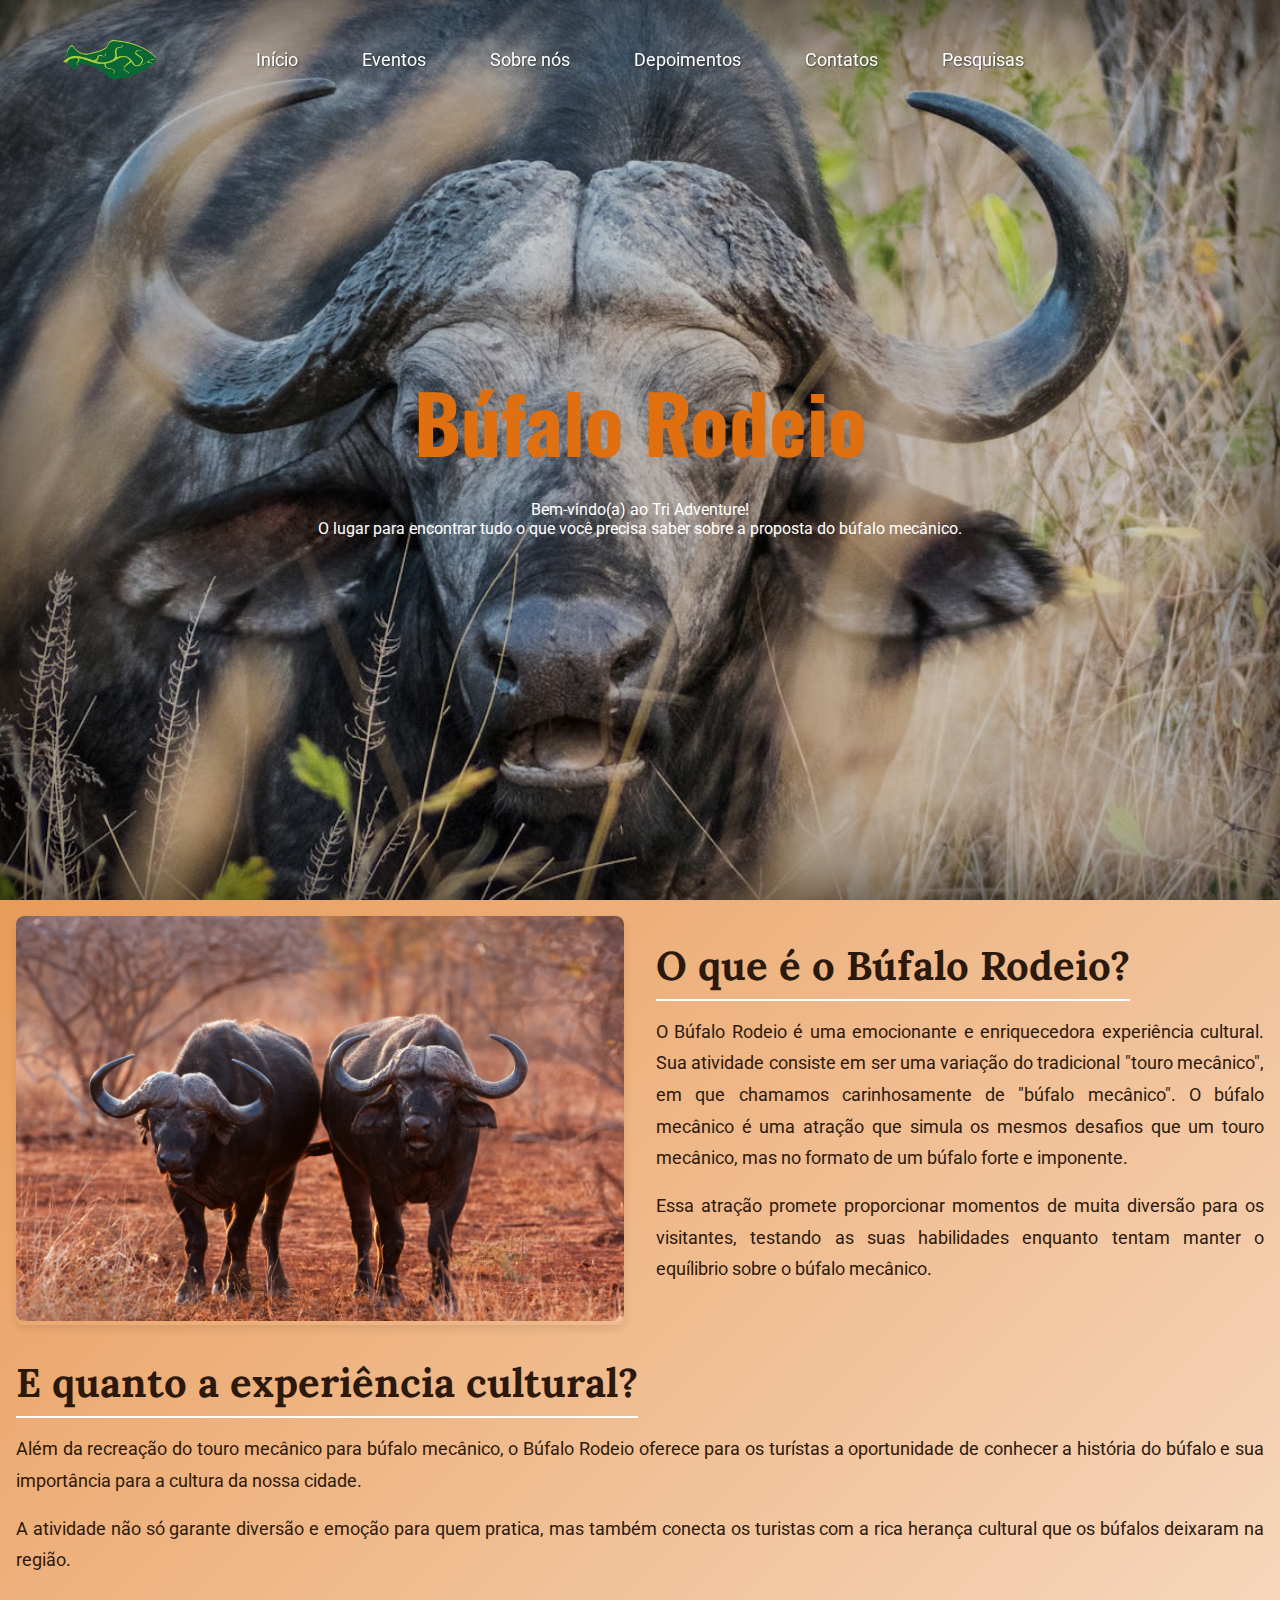
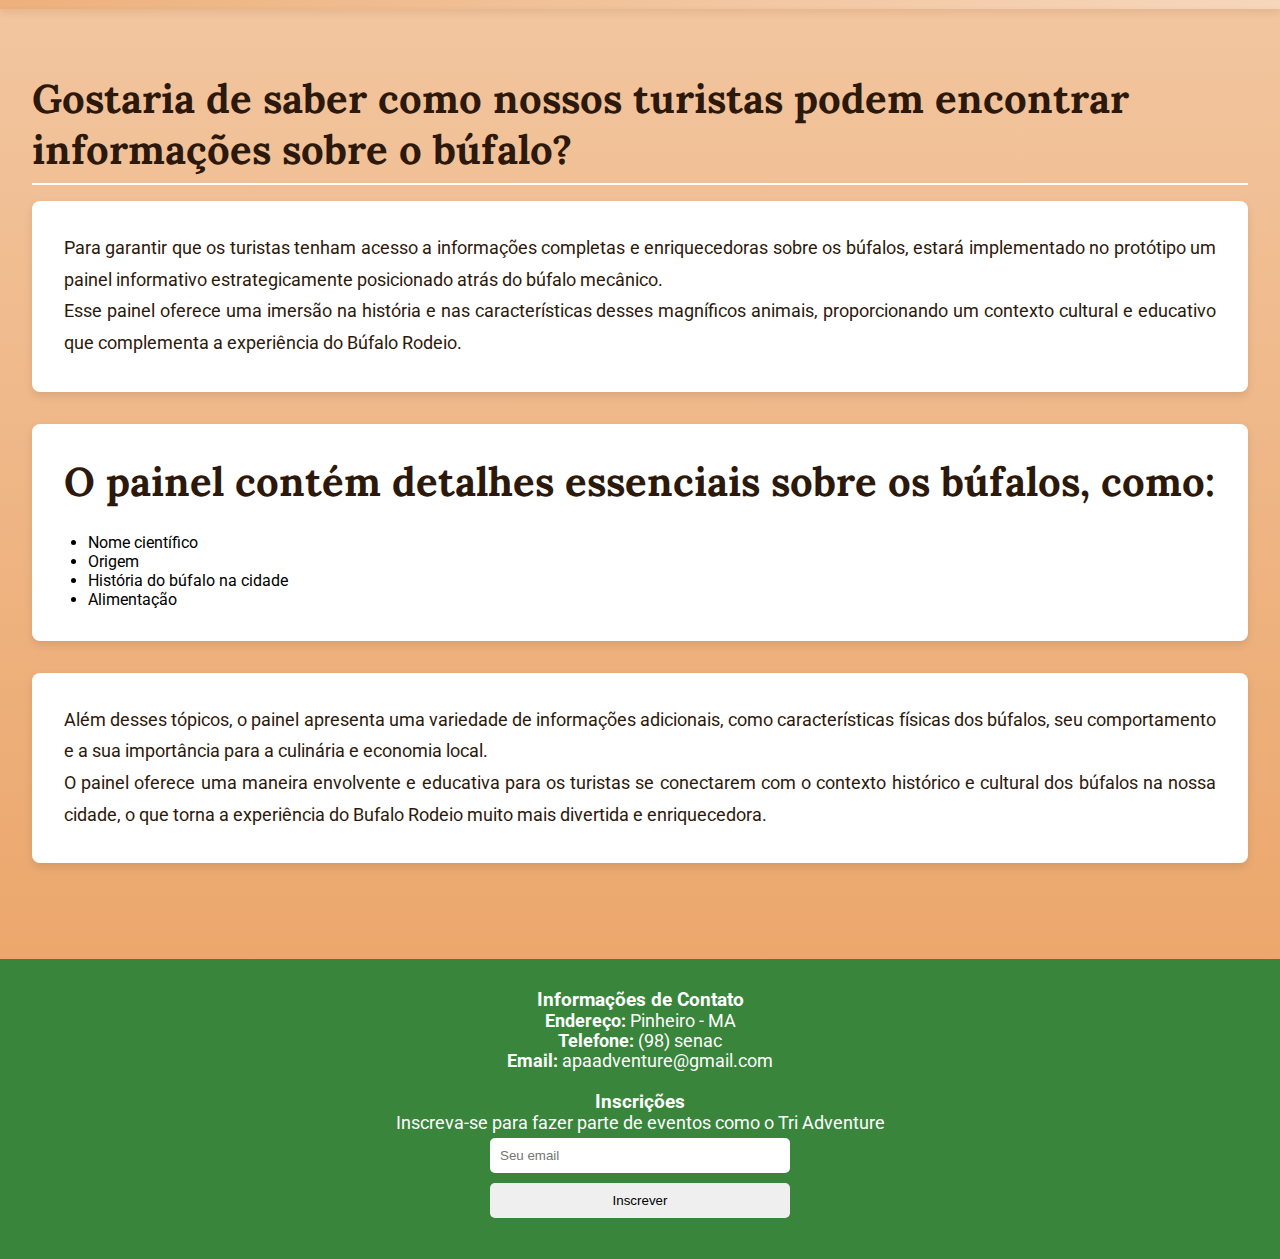
==== bufalorodeio.html @ eede7136 "o lobo é o homem do próprio homem" ====
<!DOCTYPE html>
<html lang="pt=br">
<head>
    <meta charset="UTF-8">
    <meta name="viewport" content="width=device-width, initial-scale=1.0">
    <meta property="og:title" content="APA Adventure" />
    <meta property="og:description" content="apa aventuras..." />
    <meta property="og:image" content="" />
    <meta property="og:type" content="website" />
    <link href="https://fonts.googleapis.com/css2?family=Roboto:wght@400;700&display=swap" rel="stylesheet">
    <link href="https://fonts.googleapis.com/css2?family=Lora:wght@700&display=swap" rel="stylesheet">
    <link href="https://fonts.googleapis.com/css2?family=Oswald:wght@700&display=swap" rel="stylesheet">
    <title>APA Adventure</title>
    <link rel="stylesheet" href="estilos/style.css">
    <link rel="shortcut icon" href="imagens/apa-icon.png" type="image/x-icon">
</head>
<body>
    <header>
        <div id="pic">
            <a href="index.html"><img src="imagens/apa-logo.png" alt="Logotipo da APA"></a>
        </div>

        <nav>
            <ul>
                <li><a href="index.html#apa">Início</a></li>
                <li><a href="index.html#links">Eventos</a></li>
                <li><a href="index.html#us">Sobre nós</a></li>
                <li><a href="index.html#evidency">Depoimentos</a></li>
                <li><a href="index.html#contacts">Contatos</a></li>
                <li><a href="#">Pesquisas</a></li> <!--provavelmente vai deixar de existir-->
            </ul>
        </nav>
    </header>
    <main>
        <section id="bufaloRodeio">
            <div id="iniBufalo">
                <h1>Búfalo <span>Rodeio</span></h1>
                <p>Bem-vindo(a) ao Tri Adventure!</p>
                <p>O lugar para encontrar tudo o que você precisa saber sobre a proposta do búfalo mecânico.</p>
            </div>
        </section>
    
        <section id="bufaloMecanico">
            <div id="imgBufalo">
                <img src="imagens/foto-bufalo-rodeio.jpg" alt="natação">
            </div>
    
            <div class="txtBufalo">
                <h2>O que é o Búfalo Rodeio?</h2>
                <p>O Búfalo Rodeio é uma emocionante e enriquecedora experiência cultural. Sua atividade consiste em ser uma variação do tradicional "touro mecânico", em que chamamos carinhosamente de "búfalo mecânico". O búfalo mecânico é uma atração que simula os mesmos desafios que um touro mecânico, mas no formato de um búfalo forte e imponente.</p>
                <p>Essa atração promete proporcionar momentos de muita diversão para os visitantes, testando as suas habilidades enquanto tentam manter o equílibrio sobre o búfalo mecânico.</p>
            </div>

            <div class="txtBufalo">
                <h2>E quanto a experiência cultural?</h2>
                <p>Além da recreação do touro mecânico para búfalo mecânico, o Búfalo Rodeio oferece para os turístas a oportunidade de conhecer a história do búfalo e sua importância para a cultura da nossa cidade.</p>
                <p>A atividade não só garante diversão e emoção para quem pratica, mas também conecta os turistas com a rica herança cultural que os búfalos deixaram na região.</p>
            </div>
        </section>
    
        <section id="culturaBufalo">
                
            <h2>Gostaria de saber como nossos turistas podem encontrar informações sobre o búfalo?</h2>

            <div class="infoCultura">
                <p>Para garantir que os turistas tenham acesso a informações completas e enriquecedoras sobre os búfalos, estará implementado no protótipo um painel informativo estrategicamente posicionado atrás do búfalo mecânico.</p>
                <p>Esse painel oferece uma imersão na história e nas características desses magníficos animais, proporcionando um contexto cultural e educativo que complementa a experiência do Búfalo Rodeio.</p>
            </div>
            <div class="infoCultura">
                <h2>O painel contém detalhes essenciais sobre os búfalos, como:</h2>
                <ul>
                    <li>Nome científico</li>
                    <li>Origem</li>
                    <li>História do búfalo na cidade</li>
                    <li>Alimentação</li>
                </ul>
            </div>
            <div class="infoCultura">
                <p>Além desses tópicos, o painel apresenta uma variedade de informações adicionais, como características físicas dos búfalos, seu comportamento e a sua importância para a culinária e economia local.</p>
                <p>O painel oferece uma maneira envolvente e educativa para os turistas se conectarem com o contexto histórico e cultural dos búfalos na nossa cidade, o que torna a experiência do Bufalo Rodeio muito mais divertida e enriquecedora.</p>
            </div>
        </section>
    </main>

    <footer>
        <div id="contacts" class="project">
            <h3>Informações de Contato</h3>
            <p><strong>Endereço:</strong> Pinheiro - MA</p>
            <p><strong>Telefone:</strong> (98) senac</p>
            <p><strong>Email:</strong> apaadventure@gmail.com</p>
        </div>
        <div>
            <h3>Inscrições</h3>
            <p>Inscreva-se para fazer parte de eventos como o Tri Adventure</p>
            <form action="">
                <input type="email" name="email" id="emaili" placeholder="Seu email" required>
                <button type="submit">Inscrever</button>
            </form>
        </div>
    </footer>
    <script src="escript/script.js"></script>
</body>
</html>
---- estilos/style.css ----
@charset "UTF-8";

/*Cores:
Vermelho: #E53935 terciária
Branco: #FFF secundária
Preto: #212121 quaternária
Verde: #4CAF50 primária
*/

/*PARTE 01*/

* {
    margin: 0px;
    padding: 0px;
    box-sizing: border-box;
}

html {
    scroll-behavior: smooth;
}

header {
    text-align: center;
    position: fixed;
    top: 0;
    left: 0;
    width: 100%;
    height: 90px;
    z-index: 10;
    transition: background-color 0.5s ease, box-shadow 0.5s ease;
}

header.rolagem {
    background-color: rgba(56, 133, 59, 0.900);
    backdrop-filter: blur(8px);
    box-shadow: 0px 1px 4px rgba(0, 0, 0, 0.5);
}

div#pic {
    position: absolute;
    top: 40px;
    left: 50px;
    z-index: 10;
}

div#pic > a {
    display: inline-block;
    height: 100%;
}

header img {
    width: 120px;
    height: 40px;
}

nav {
    position: absolute;
    top: 50px;
    left: 50%;
    transform: translateX(-50%);
    width: 100%;
    z-index: 2;
}

nav ul {
    text-align: center;
}

nav ul li {
    display: inline-block;
    margin: 0px 20px;
}

nav ul li a {
    color: #FFF;
    text-decoration: none;
    font-size: 1.1em;
    padding: 10px;
    border-radius: 4px;
    text-shadow: 1px 1px 2px rgb(33, 33, 33, 0.7);
    transition: color 0.5s, background-color 0.5s;
}

nav ul li a:hover {
    color: #8be48e;
    font-weight: bold;
}

header.rolagem nav ul li a:hover {
    color: #E53935;
    background-color: rgb(255, 255, 255, 0.7);
    border-radius: 4px;
    font-weight: bold;
    text-shadow: none;
}

body {
    font-family: 'Roboto', sans-serif;
    background-color: #FFF;
}

section#apa {
    width: 100%;
    height: 100vh;
    background-image: url('../imagens/apa-foto-mosaico.jpg');
    background-size: cover;
    background-position: center;
    background-attachment: fixed;
    display: flex;
    justify-content: center;
    align-items: flex-start;
    flex-direction: column;
    color: #FFF;
    padding: 10px;
}

section#apa:before {
    content: '';
    position: absolute;
    top: 0px;
    left: 0px;
    width: 100%;
    height: 100%;
    background-color: rgba(0, 0, 0, 0.2);
    box-shadow: inset 0px 0px 100px rgba(0, 0, 0, 0.7);
    z-index: 1;
}

section#apa > h1 {
    font-family:'Oswald', sans-serif;
    font-size: 5em;
    font-weight: 700;
    text-transform: uppercase;
    margin-top: 80px;
    margin-left: 100px;
    margin-bottom: 60px;
    z-index: 2;
}

section#apa > h1 > .titulo {
    display: block;
    text-shadow: 2px 2px 4px rgb(33, 33, 33, 0.7);
    transition: color 0.3s ease;
}

section#apa h1 span#adventure:hover {
    color: #E53935;
}

section#apa div#tourism {
    display: flex;
    justify-content: space-between;
    padding: 10px;
    margin-top: 50px;
    width: 70%;
    z-index: 2;
}

section#apa div#tourism h2 {
    margin: 0px 100px;
}

section#apa div#tourism p {
    text-align: justify;
    font-size: 1.1em;
}

section#apa strong {
    color: #FFF;
    text-shadow: 0px 0px 2px rgb(33, 33, 33);
}

.project {
    width: 80%;
    margin: 0px auto;
    padding: 20px;
}

.feature {
    padding: 20px;
    margin: 100px 0px;
    border-radius: 5px;
    box-shadow: 0px 0px 10px rgba(0, 0, 0, 0.11);
}

/*PARTE 02*/

section#links {
    position: relative;
    background-color: #4d784f;
    color: #FFF;
    padding: 30px 60px;
    height: 85vh;
    display: flex;
    flex-direction: column-reverse;
    flex-wrap: wrap;
    align-content: center;
    justify-content: space-around;
    align-items: center;
    text-align: center;
    border-top: 3px solid rgba(0, 0, 0, 0.5);
    box-shadow: inset 0px 0px 10px rgba(0, 0, 0, 0.308);
}

section#links:before {
    content: '';
    position: absolute;
    top: 0px;
    left: 0px;
    width: 100%;
    height: 100%;
    background-color: rgba(0, 0, 0, 0.2);
    box-shadow: inset 0px 0px 100px rgba(0, 0, 0, 0.7);
    z-index: 1;
}

section#links div#acess {
    z-index: 2;
}

section#links p {
    width: 50%;
    text-align: justify;
    font-weight: bold;
    margin-bottom: 20px;
}

section#links div.eventoImagem{
    position: absolute;
    top: 50%;
    transform: translateY(-50%);
    background-color: #FFF;
    width: 350px;
    height: 250px;
    border-radius: 4px;
    z-index: 2;
}

section#links div.eventoImagem img {
    position: absolute;
    top: 0px;
    left: 0px;
    max-width: 100%;
    max-height: 100%;
    height: 250px;
    border-radius: 4px;
    object-fit: cover;
    transition: opacity 1s ease-in-out;
    opacity: 0;
}

section#links div.eventoImagem img.ativo {
    opacity: 1;
}

section#links div#iesquerda {
    left: 0;
    margin-left: 30px;
}

section#links div#idireita {
    right: 0;
    margin-right: 30px;
}

section#links div.eventoBotao {
    display: flex;
    flex-direction: column;
    margin-top: 50px;
    z-index: 2;
}

section#links a {
    color: #FFF;
    text-decoration: none;
    width: 200px;
    background-color: #E53935;
    padding: 10px 20px;
    margin: 15px;
    border-radius: 5px;
    box-shadow: 0px 4px 6px rgba(0, 0, 0, 0.3);
    transition: background-color 0.3s ease, transform 0.3s ease;
    z-index: 2;
}

section#links a:hover {
    background-color: #FFF;
    transform: translateY(-2px);
    color: #E53935;
}

/*PARTE 03*/

section#us {
    display: flex;
    flex-direction: column;
    align-items: stretch;
    gap: 60px;
    height: 1500px;
    text-align: justify;
    box-shadow: none;
}

section#us div.textimage {
    display: flex;
    flex-direction: column;
    align-items: stretch;
    padding: 20px;
    margin: 10px 0px;
    width: 50%;
    border-radius: 4px;
    color: black;
}

section#us div.row {
    display: flex;
    align-items: center;
    justify-content: space-between;
    margin: 60px 0px;
}

section#us h2 {
    font-size: 2em;
    margin-bottom: 10px;
}

section#us p {
    margin-bottom: 10px;
    padding: 5px 0px;
    line-height: 1.5;
}

section#us div.imagetext {
    display: flex;
    justify-content: center;
    align-items: center;
    width: 40%;
    height: 350px;
    box-shadow: 2px 2px 2px 2px rgba(33, 33, 33, 0.5);
    border-radius: 10px;
}

section#us div.imagetext img {
    width: 100%;
    height: 100%;
    background-size: cover;
    border-radius: 10px;
    box-shadow: 0px 4px 6px rgba(0, 0, 0, 0.1);
}

.row:nth-child(odd) .textimage {
    order: 1;
}

.row:nth-child(odd) .imagetext {
    order: 2;
}

.row:nth-child(even) .textimage {
    order: 2;
}

.row:nth-child(even) .imagetext {
    order: 1;
}

/*PARTE 04*/
footer {
    background-color: #38853b;
    text-align: center;
    color: #FFF;
    padding: 10px 0px;
    height: 300px;
}


footer h2 {
    font-size: 1.5em;
    margin-bottom: 5px;
}


footer p {
    font-size: 1.1em;
}

footer#contacts {
    display: flex;
    flex-wrap: wrap;
    justify-content: space-between;
    padding: 0px 50px;
}

footer form {
    display: flex;
    flex-direction: column;
    width: 300px;
    margin: auto;
}

footer form input, form button {
    padding: 10px;
    margin: 5px 0px;
    border: none;
    border-radius: 5px;
}

/*PÁGINA PESCTECH*/

section#pescTech {
    width: 100%;
    height: 100vh;
    background-image: url('../imagens/foto-pescador.jpg');
    background-size: cover;
    background-position: center;
    background-attachment: fixed;
    display: flex;
    justify-content: center;
    align-items: flex-start;
    flex-direction: column;
    color: #FFF;
    padding: 10px;
}

section#pescTech:before {
    content: '';
    position: absolute;
    top: 0px;
    left: 0px;
    width: 100%;
    height: 100%;
    background-color: rgba(0, 0, 0, 0.2);
    box-shadow: inset 0px 0px 100px rgba(0, 0, 0, 0.7);
    z-index: 1;
}

section#pescTech h1 {
    font-family: 'Oswald', sans-serif;
    font-size: 5em;
    color: #fffa5a;
    margin-bottom: 20px;
}

section#pescTech h1 span {
    transition: color 0.3s ease;
}

section#pescTech h1 span:hover{
    color: #5af0ff;
}

section#pescTech div#iniPesc {
    z-index: 2;
    text-align: center;
    margin: auto;
}

#pesque {
    display: flex;
    flex-wrap: wrap;
    justify-content: space-between;
    align-items: center;
    padding: 4rem 2rem;
    background: linear-gradient(135deg, #ffd45a99, #ffd45a33);
    box-shadow: 0 4px 8px rgba(0, 0, 0, 0.1);
}

#imgSolte {
    flex: 1 1 45%;
    margin: 1rem;
    transition: transform 0.3s ease;
    overflow: hidden;
    border-radius: 8px;
    box-shadow: 0 4px 8px rgba(0, 0, 0, 0.1);
}

#imgSolte img {
    width: 100%;
    border-radius: 8px;
    transition: transform 0.3s ease;
}

#imgSolte:hover img {
    transform: scale(1.05);
}

#txtSolte {
    flex: 1 1 45%;
    margin: 1rem;
    text-align: left;
}

#txtSolte h2 {
    font-family: 'Lora', serif;
    font-size: 2.5rem;
    margin-bottom: 1rem;
    color: #005f73;
    border-bottom: 2px solid #005f73;
    display: inline-block;
    padding-bottom: 0.5rem;
}

#txtSolte p {
    font-size: 1.1rem;
    margin-bottom: 1rem;
    line-height: 1.8;
    text-align: justify;
}

#pescai {
    padding: 4rem 2rem;
    background: linear-gradient(180deg, #ffd45a33, #ffd35a77);
    text-align: left;
    box-shadow: 0 4px 8px rgba(0, 0, 0, 0.1);
}

#txtPescai, #imgPescai, #scanPescai, .infoScan {
    margin: 1rem;
    padding: 1rem;
}

#txtPescai h2, #scanPescai h2 {
    font-family: 'Lora', serif;
    font-size: 2.5rem;
    margin-bottom: 1rem;
    color: #028090;
    border-bottom: 2px solid #028090;
    display: inline-block;
    padding-bottom: 0.5rem;
}

#txtPescai p, .infoScan p {
    font-size: 1.1rem;
    margin-bottom: 1rem;
    line-height: 1.8;
    text-align: justify;
}

.infoScan {
    background: #FFF;
    border-radius: 8px;
    box-shadow: 0 4px 8px rgba(0, 0, 0, 0.1);
    padding: 2rem;
    margin-bottom: 2rem;
}

.infoScan h3 {
    font-family: 'Oswald', sans-serif;
    font-size: 2rem;
    margin-bottom: 1rem;
    color: #028090;
    border-bottom: 2px solid #028090;
    display: inline-block;
    padding-bottom: 0.5rem;
}

.infoScan ul {
    list-style-type: disc;
    margin-left: 2rem;
    line-height: 1.8;
}

#piracema {
    display: flex;
    flex-wrap: wrap;
    justify-content: space-between;
    align-items: center;
    padding: 4rem 2rem;
    background: linear-gradient(135deg, #ffd35aa6, #ffd35a69);
    color: #028090;
    box-shadow: 0 4px 8px rgba(0, 0, 0, 0.1);
}

#txtPiracema {
    flex: 1 1 45%;
    margin: 1rem;
    text-align: left;
}

#txtPiracema h2 {
    font-family: 'Lora', serif;
    font-size: 2.5rem;
    margin-bottom: 1rem;
    border-bottom: 2px solid #028090;
    display: inline-block;
    padding-bottom: 0.5rem;
}

#txtPiracema p {
    font-size: 1.1rem;
    margin-bottom: 1rem;
    line-height: 1.8;
    text-align: justify;
}

#imgPiracema {
    flex: 1 1 45%;
    margin: 1rem;
    transition: transform 0.3s ease;
    overflow: hidden;
    border-radius: 8px;
    box-shadow: 0 4px 8px rgba(0, 0, 0, 0.1);
}

#imgPiracema img {
    width: 100%;
    border-radius: 8px;
    transition: transform 0.3s ease;
}

#imgPiracema:hover img {
    transform: scale(1.05);
}

/*PÁGINA TRI ADVENTURE*/

section#triAdventure {
    width: 100%;
    height: 100vh;
    background-image: url('../imagens/foto-triatlo.jpg');
    background-size: cover;
    background-position: center;
    background-attachment: fixed;
    display: flex;
    justify-content: center;
    align-items: flex-start;
    flex-direction: column;
    color: #FFF;
    padding: 10px;
}

section#triAdventure:before {
    content: '';
    position: absolute;
    top: 0px;
    left: 0px;
    width: 100%;
    height: 100%;
    background-color: rgba(0, 0, 0, 0.2);
    box-shadow: inset 0px 0px 100px rgba(0, 0, 0, 0.7);
    z-index: 1;
}

section#triAdventure h1 {
    font-family: 'Oswald', sans-serif;
    font-size: 5em;
    color: #5af0ff;
    margin-bottom: 20px;
}

section#triAdventure div#iniTri {
    z-index: 2;
    text-align: center;
    margin: auto;
}
#triathlon {
    display: flex;
    flex-wrap: wrap;
    justify-content: space-between;
    align-items: center;
    background: linear-gradient(135deg, #eef4f7, #d3e0ea);
    box-shadow: 0 4px 8px rgba(0, 0, 0, 0.1);
}

#imgTriathlon {
    flex: 1 1 45%;
    margin: 1rem;
    transition: transform 0.3s ease;
    overflow: hidden;
    border-radius: 8px;
    box-shadow: 0 4px 8px rgba(0, 0, 0, 0.1);
}

#imgTriathlon img {
    width: 100%;
    border-radius: 8px;
    transition: transform 0.3s ease;
}

#imgTriathlon:hover img {
    transform: scale(1.05);
}

#txtTriathlon {
    flex: 1 1 45%;
    margin: 1rem;
    text-align: left;
}

#txtTriathlon h2 {
    font-family: 'Lora', serif;
    font-size: 2.5rem;
    margin-bottom: 1rem;
    color: #005f73;
    border-bottom: 2px solid #005f73;
    display: inline-block;
    padding-bottom: 0.5rem;
}

#txtTriathlon p {
    font-size: 1.1rem;
    margin-bottom: 1rem;
    line-height: 1.8;
    text-align: justify;
}

#beneficioTri {
    padding: 4rem 2rem;
    background: linear-gradient(135deg, #e0fbfc, #a8dadc);
    text-align: left;
    box-shadow: 0 4px 8px rgba(0, 0, 0, 0.1);
}

#beneficioTri h2 {
    font-family: 'Lora', serif;
    font-size: 2.5rem;
    margin-bottom: 1rem;
    color: #028090;
    border-bottom: 2px solid #028090;
    display: inline-block;
    padding-bottom: 0.5rem;
}

.infoBeneficio {
    background: #f0f8fa;
    box-shadow: 0 4px 8px rgba(0, 0, 0, 0.1);
    padding: 2rem;
    margin-bottom: 2rem;
}

.infoBeneficio h2 {
    font-family: 'Oswald', sans-serif;
    font-size: 2rem;
    margin-bottom: 1rem;
    color: #028090;
    border-bottom: 2px solid #028090;
    display: inline-block;
    padding-bottom: 0.5rem;
}

.infoBeneficio p {
    font-size: 1.1rem;
    line-height: 1.8;
    text-align: justify;
}

#comunidade {
    padding: 4rem 2rem;
    background: linear-gradient(135deg, #eef4f7, #d3e0ea);
    text-align: left;
    box-shadow: 0 4px 8px rgba(0, 0, 0, 0.1);
}

#txtComunidade h2 {
    font-family: 'Lora', serif;
    font-size: 2.5rem;
    margin-bottom: 1rem;
    color: #005f73;
    border-bottom: 2px solid #005f73;
    display: inline-block;
    padding-bottom: 0.5rem;
}

#txtComunidade p {
    font-size: 1.1rem;
    margin-bottom: 1rem;
    line-height: 1.8;
    text-align: justify;
}

/*PÁGINA BÚFALO RODEIO*/

section#bufaloRodeio {
    width: 100%;
    height: 100vh;
    background-image: url('../imagens/foto-bufalo.jpg');
    background-size: cover;
    background-position: center;
    background-attachment: fixed;
    display: flex;
    justify-content: center;
    align-items: flex-start;
    flex-direction: column;
    color: #FFF;
    padding: 10px;
}

section#bufaloRodeio:before {
    content: '';
    position: absolute;
    top: 0px;
    left: 0px;
    width: 100%;
    height: 100%;
    background-color: rgba(0, 0, 0, 0.2);
    box-shadow: inset 0px 0px 100px rgba(0, 0, 0, 0.7);
    z-index: 1;
}

section#bufaloRodeio h1 {
    font-family: 'Oswald', sans-serif;
    font-size: 5em;
    color: #df6f0f;
    margin-bottom: 20px;
}

section#bufaloRodeio div#iniBufalo {
    z-index: 2;
    text-align: center;
    margin: auto;
}

#bufaloMecanico {
    display: flex;
    flex-wrap: wrap;
    justify-content: space-between;
    align-items: center;
    background: linear-gradient(135deg, #df6f0fb0, #df6f0f47);
    box-shadow: 0 4px 8px rgba(0, 0, 0, 0.1);
}

#imgBufalo {
    flex: 1 1 45%;
    margin: 1rem;
    transition: transform 0.3s ease;
    overflow: hidden;
    border-radius: 8px;
    box-shadow: 0 4px 8px rgba(0, 0, 0, 0.1);
}

#imgBufalo img {
    width: 100%;
    border-radius: 8px;
    transition: transform 0.3s ease;
}

#imgBufalo:hover img {
    transform: scale(1.05);
}

.txtBufalo {
    flex: 1 1 45%;
    margin: 1rem;
    text-align: left;
    color: #2c190c;
}

.txtBufalo h2 {
    font-family: 'Lora', serif;
    font-size: 2.5rem;
    margin-bottom: 1rem;
    color: #2c190c;
    border-bottom: 2px solid #FFF;
    display: inline-block;
    padding-bottom: 0.5rem;
}

.txtBufalo p {
    font-size: 1.1rem;
    margin-bottom: 1rem;
    line-height: 1.8;
    text-align: justify;
}

#culturaBufalo {
    padding: 4rem 2rem;
    background: linear-gradient(180deg, #df6f0f66, #df6f0f9c);
    text-align: left;
    box-shadow: 0 4px 8px rgba(0, 0, 0, 0.1);
}

#culturaBufalo h2 {
    font-family: 'Lora', serif;
    font-size: 2.5rem;
    margin-bottom: 1rem;
    color: #2c190c;
    border-bottom: 2px solid #FFF;
    display: inline-block;
    padding-bottom: 0.5rem;
}

.infoCultura {
    background: #FFF;
    border-radius: 8px;
    box-shadow: 0 4px 8px rgba(0, 0, 0, 0.1);
    padding: 2rem;
    margin-bottom: 2rem;
}

.infoCultura h2 {
    font-family: 'Oswald', sans-serif;
    font-size: 2rem;
    margin-bottom: 1rem;
    color: #2c190c;
    border-bottom: 2px solid #FFF;
    display: inline-block;
    padding-bottom: 0.5rem;
}

.infoCultura p {
    font-size: 1.1rem;
    line-height: 1.8;
    text-align: justify;
    color: #2c190c;
}

.infoCultura ul {
    list-style: disc;
    padding-left: 1.5rem;
}
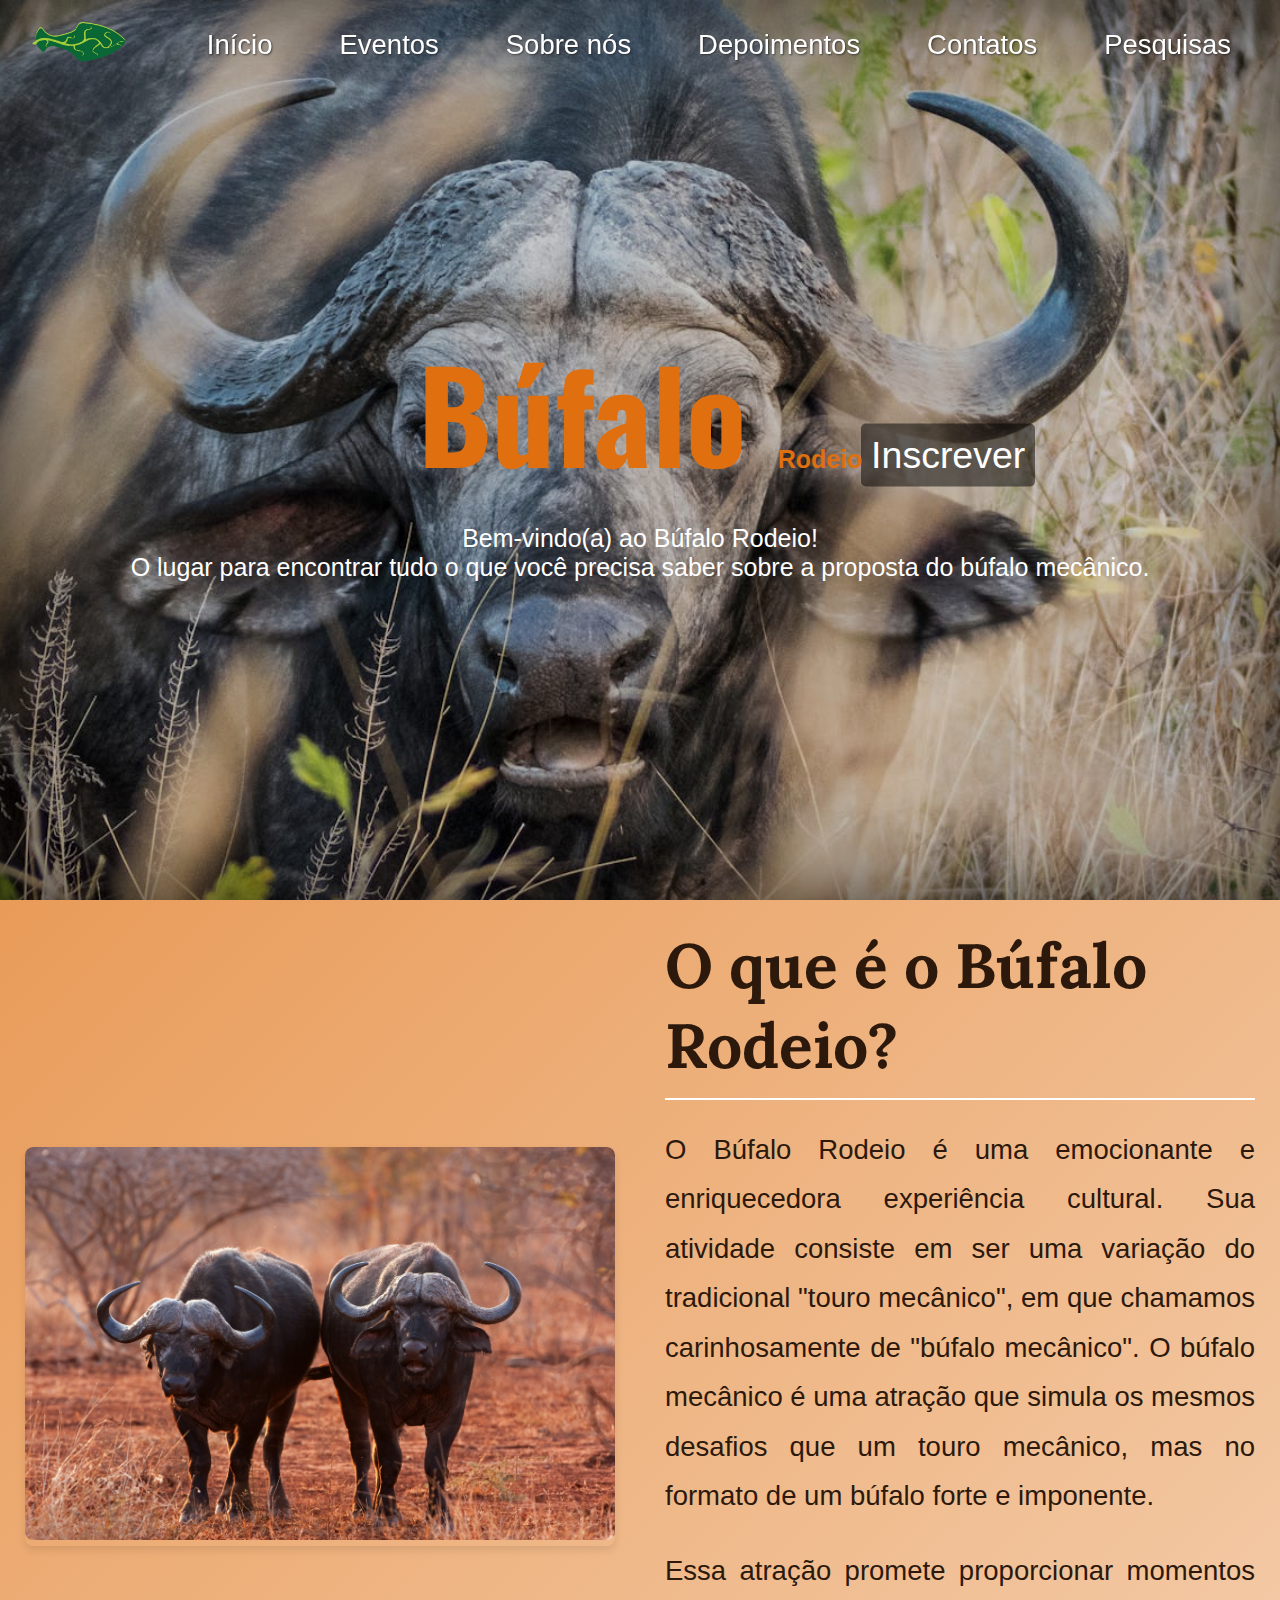
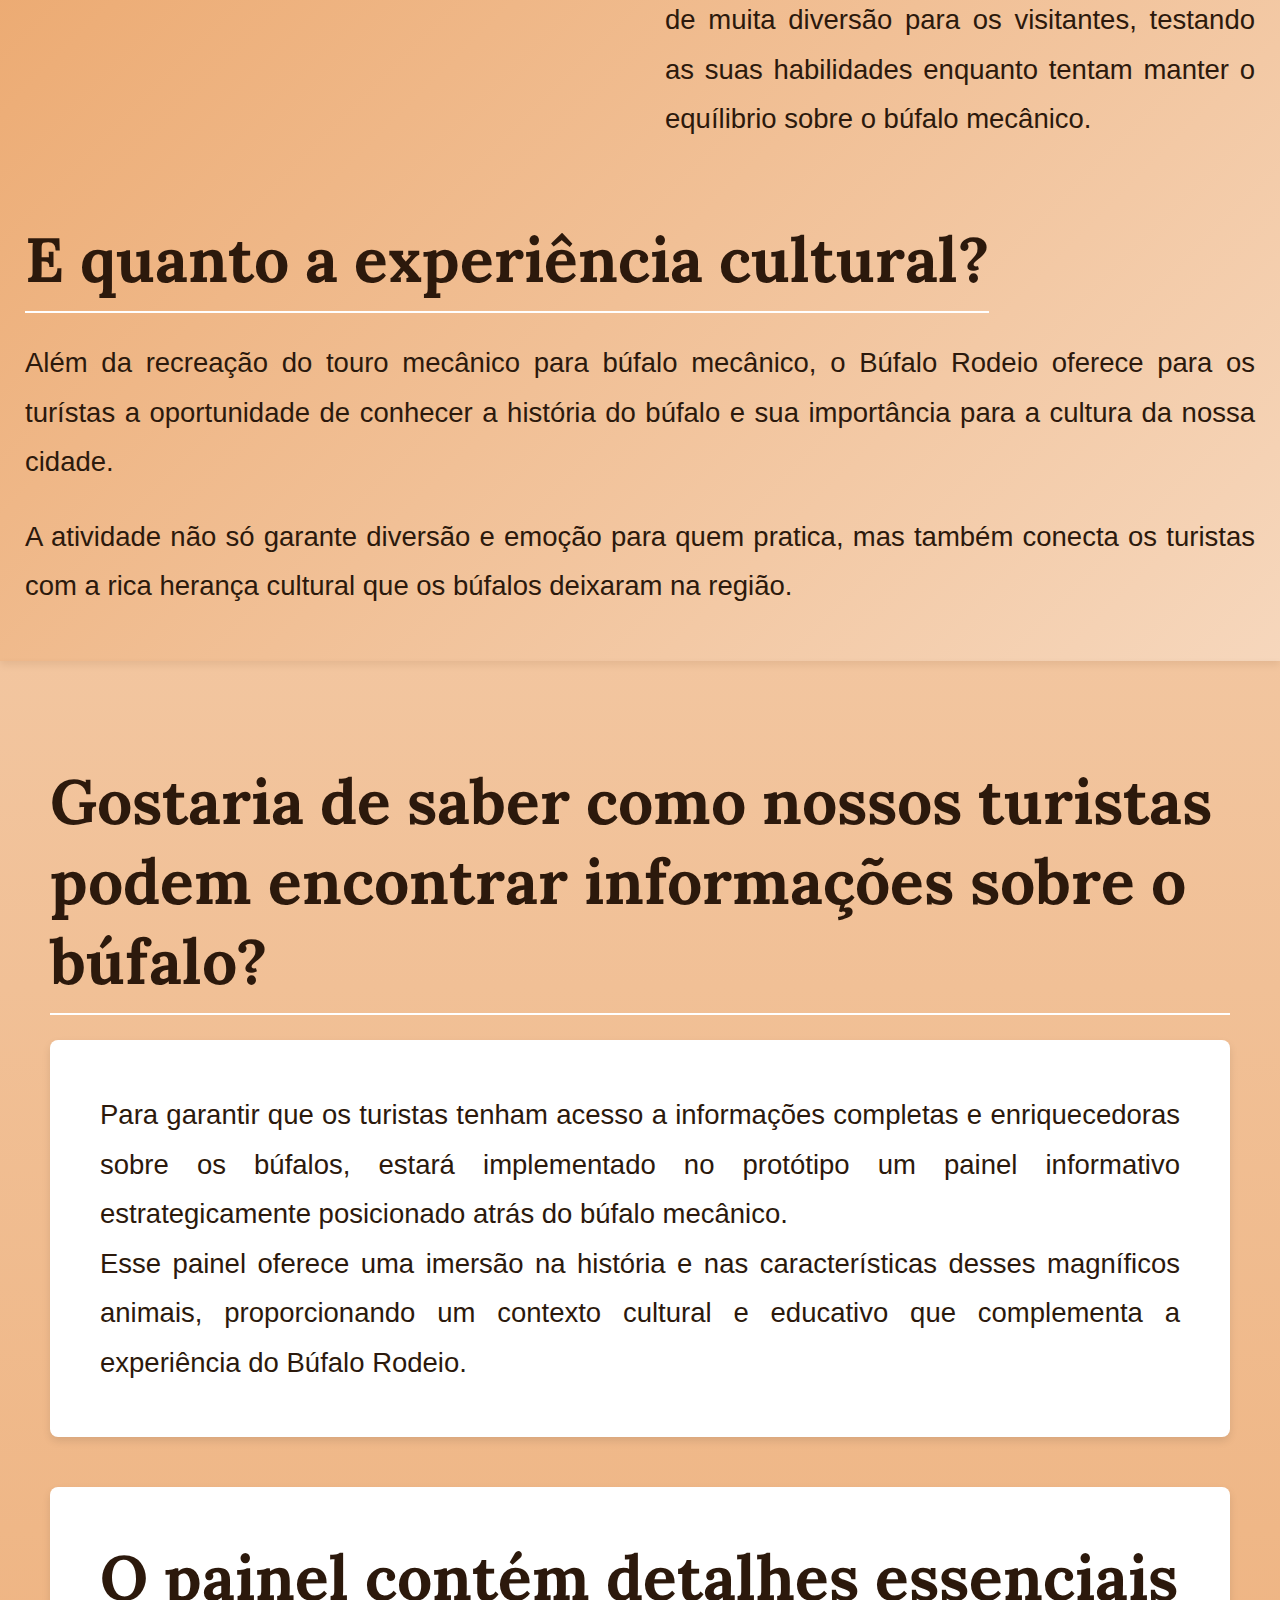
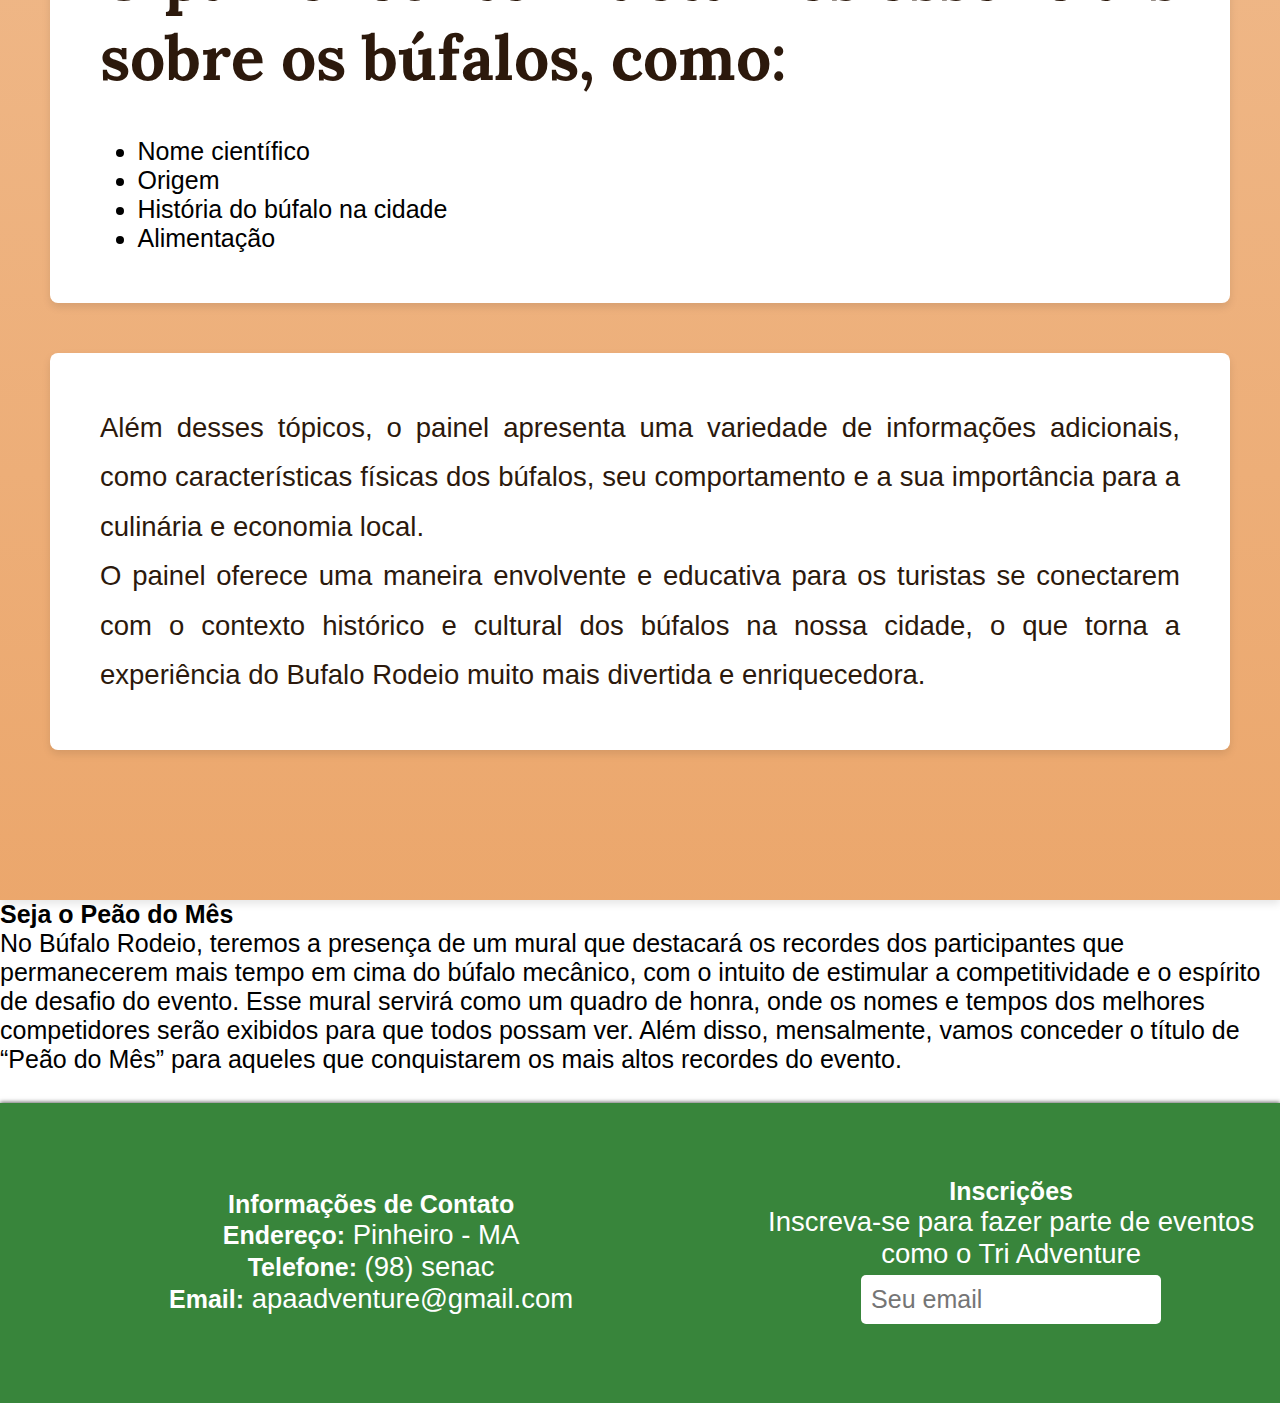
==== commit e904ec00: "era uma vez uma história, ela não tinha roteiro e fim." ====
--- a/bufalorodeio.html
+++ b/bufalorodeio.html
@@ -35,7 +35,7 @@
         <section id="bufaloRodeio">
             <div id="iniBufalo">
                 <h1>Búfalo <span>Rodeio</span></h1>
-                <p>Bem-vindo(a) ao Tri Adventure!</p>
+                <p>Bem-vindo(a) ao Búfalo Rodeio!</p>
                 <p>O lugar para encontrar tudo o que você precisa saber sobre a proposta do búfalo mecânico.</p>
             </div>
         </section>
@@ -80,6 +80,17 @@
                 <p>O painel oferece uma maneira envolvente e educativa para os turistas se conectarem com o contexto histórico e cultural dos búfalos na nossa cidade, o que torna a experiência do Bufalo Rodeio muito mais divertida e enriquecedora.</p>
             </div>
         </section>
+
+        <section id="mural">
+            <div id="txtMural">
+                <h2>Seja o Peão do Mês</h2>
+                <p>No Búfalo Rodeio, teremos a presença de um mural que destacará os recordes dos participantes que permanecerem mais tempo em cima do búfalo mecânico, com o intuito de estimular a competitividade e o espírito de desafio do evento. Esse mural servirá como um quadro de honra, onde os nomes e tempos dos melhores competidores serão exibidos para que todos possam ver. Além disso, mensalmente, vamos conceder o título de “Peão do Mês” para aqueles que conquistarem os mais altos recordes do evento.</p>
+            </div>
+
+            <div id="imgMural">
+                <img src="#" alt="">
+            </div>
+        </section>
     </main>
 
     <footer>
--- a/estilos/style.css
+++ b/estilos/style.css
@@ -13,6 +13,8 @@
     margin: 0px;
     padding: 0px;
     box-sizing: border-box;
+    font-family: 'Franklin Gothic Medium', 'Arial Narrow', Arial, sans-serif;
+    font-size: 25px;
 }
 
 html {
@@ -20,7 +22,7 @@
 }
 
 header {
-    text-align: center;
+    display: flex;
     position: fixed;
     top: 0;
     left: 0;
@@ -37,10 +39,12 @@
 }
 
 div#pic {
-    position: absolute;
+    display: flex;
+    margin: auto;
+    /* position: absolute;
     top: 40px;
     left: 50px;
-    z-index: 10;
+    z-index: 10; */
 }
 
 div#pic > a {
@@ -54,12 +58,18 @@
 }
 
 nav {
-    position: absolute;
+    display: flex;
+    align-items: center;
+    justify-content: center;
+    margin: auto;
+
+   /*  position: absolute;
     top: 50px;
     left: 50%;
+    margin-bottom: 50%;
     transform: translateX(-50%);
     width: 100%;
-    z-index: 2;
+    z-index: 2; */
 }
 
 nav ul {
@@ -362,15 +372,87 @@
 
 .row:nth-child(even) .imagetext {
     order: 1;
+}  
+
+/* area de depoimentos */
+
+.carrossel {
+    position: relative;
+    max-width: 800px;
+    margin: 20px auto;
+    overflow: hidden;
+    border-radius: 8px;
+}
+
+.carrossel-container {
+    display: flex;
+    transition: transform 0.5s ease-in-out;
+}
+
+.depoimento {
+    min-width: 100%;
+    box-sizing: border-box;
+    display: flex;
+    align-items: center;
+    padding: 20px;
+    background-color: #fff;
+}
+
+.depoimento img {
+    width: 100px;
+    height: 100px;
+    border-radius: 50%;
+    margin-right: 20px;
+}
+
+.depoimento .info {
+    max-width: 600px;
+}
+
+.depoimento h3 {
+    margin: 0 0 10px;
+    font-size: 1.2em;
+}
+
+.depoimento p {
+    margin: 0;
+    font-size: 1em;
+    line-height: 1.5;
+}
+
+button {
+    position: absolute;
+    top: 50%;
+    transform: translateY(-50%);
+    background-color: rgba(0, 0, 0, 0.5);
+    color: #fff;
+    border: none;
+    padding: 10px;
+    cursor: pointer;
+    font-size: 1.5em;
+    border-radius: 50%;
+    z-index: 1;
+}
+
+.prev {
+    left: 10px;
+}
+
+.next {
+    right: 10px;
 }
 
 /*PARTE 04*/
 footer {
+    display: flex;
     background-color: #38853b;
     text-align: center;
     color: #FFF;
     padding: 10px 0px;
     height: 300px;
+    box-shadow: 0px -1px 4px #00000094;
+    align-items: center;
+    justify-content: center;
 }
 
 
@@ -388,7 +470,7 @@
     display: flex;
     flex-wrap: wrap;
     justify-content: space-between;
-    padding: 0px 50px;
+    /* padding: 0px 50px; */
 }
 
 footer form {
@@ -501,7 +583,6 @@
 }
 
 #txtSolte p {
-    font-size: 1.1rem;
     margin-bottom: 1rem;
     line-height: 1.8;
     text-align: justify;
@@ -514,12 +595,12 @@
     box-shadow: 0 4px 8px rgba(0, 0, 0, 0.1);
 }
 
-#txtPescai, #imgPescai, #scanPescai, .infoScan {
+.txtPescai, .imgPescai, #scanPescai, .infoScan {
     margin: 1rem;
     padding: 1rem;
 }
 
-#txtPescai h2, #scanPescai h2 {
+.txtPescai h2, #scanPescai h2 {
     font-family: 'Lora', serif;
     font-size: 2.5rem;
     margin-bottom: 1rem;
@@ -529,11 +610,50 @@
     padding-bottom: 0.5rem;
 }
 
-#txtPescai p, .infoScan p {
-    font-size: 1.1rem;
+.txtPescai p, .infoScan p {
     margin-bottom: 1rem;
     line-height: 1.8;
     text-align: justify;
+}
+
+.imgPescai {
+    display: flex;
+    justify-content: center;
+    align-items: center;
+    width: 300px;
+    height: 300px;
+    box-shadow: 2px 2px 2px 2px rgba(33, 33, 33, 0.5);
+    border-radius: 10px;
+}
+
+.imgPescai img {
+    height: 300px;
+    width: 300px;
+    background-size: cover;
+    border-radius: 10px;
+}
+
+.linha {
+    display: flex;
+    align-items: center;
+    justify-content: space-between;
+    margin: 60px 0px;
+}
+
+.linha:nth-child(odd) .txtPescai {
+    order: 1;
+}
+
+.linha:nth-child(odd) .imgPescai {
+    order: 2;
+}
+
+.linha:nth-child(even) .txtPescai{
+    order: 2;
+}
+
+.linha:nth-child(even) .imgPescai{
+    order: 1;
 }
 
 .infoScan {
@@ -587,7 +707,6 @@
 }
 
 #txtPiracema p {
-    font-size: 1.1rem;
     margin-bottom: 1rem;
     line-height: 1.8;
     text-align: justify;
@@ -648,6 +767,15 @@
     margin-bottom: 20px;
 }
 
+
+section#triAdventure h1 span {
+    transition: color 0.3s ease;
+}
+
+section#triAdventure h1 span:hover{
+    color: #028090;
+}
+
 section#triAdventure div#iniTri {
     z-index: 2;
     text-align: center;
@@ -714,7 +842,7 @@
 #beneficioTri h2 {
     font-family: 'Lora', serif;
     font-size: 2.5rem;
-    margin-bottom: 1rem;
+    margin-bottom: 50px;
     color: #028090;
     border-bottom: 2px solid #028090;
     display: inline-block;
@@ -731,7 +859,7 @@
 .infoBeneficio h2 {
     font-family: 'Oswald', sans-serif;
     font-size: 2rem;
-    margin-bottom: 1rem;
+    margin-bottom: 10px;
     color: #028090;
     border-bottom: 2px solid #028090;
     display: inline-block;
@@ -754,7 +882,7 @@
 #txtComunidade h2 {
     font-family: 'Lora', serif;
     font-size: 2.5rem;
-    margin-bottom: 1rem;
+    margin-bottom: 50px;
     color: #005f73;
     border-bottom: 2px solid #005f73;
     display: inline-block;
@@ -802,6 +930,15 @@
     font-size: 5em;
     color: #df6f0f;
     margin-bottom: 20px;
+}
+
+
+section#bufaloRodeio h1 span {
+    transition: color 0.3s ease;
+}
+
+section#bufaloRodeio h1 span:hover{
+    color: #2c190c;
 }
 
 section#bufaloRodeio div#iniBufalo {
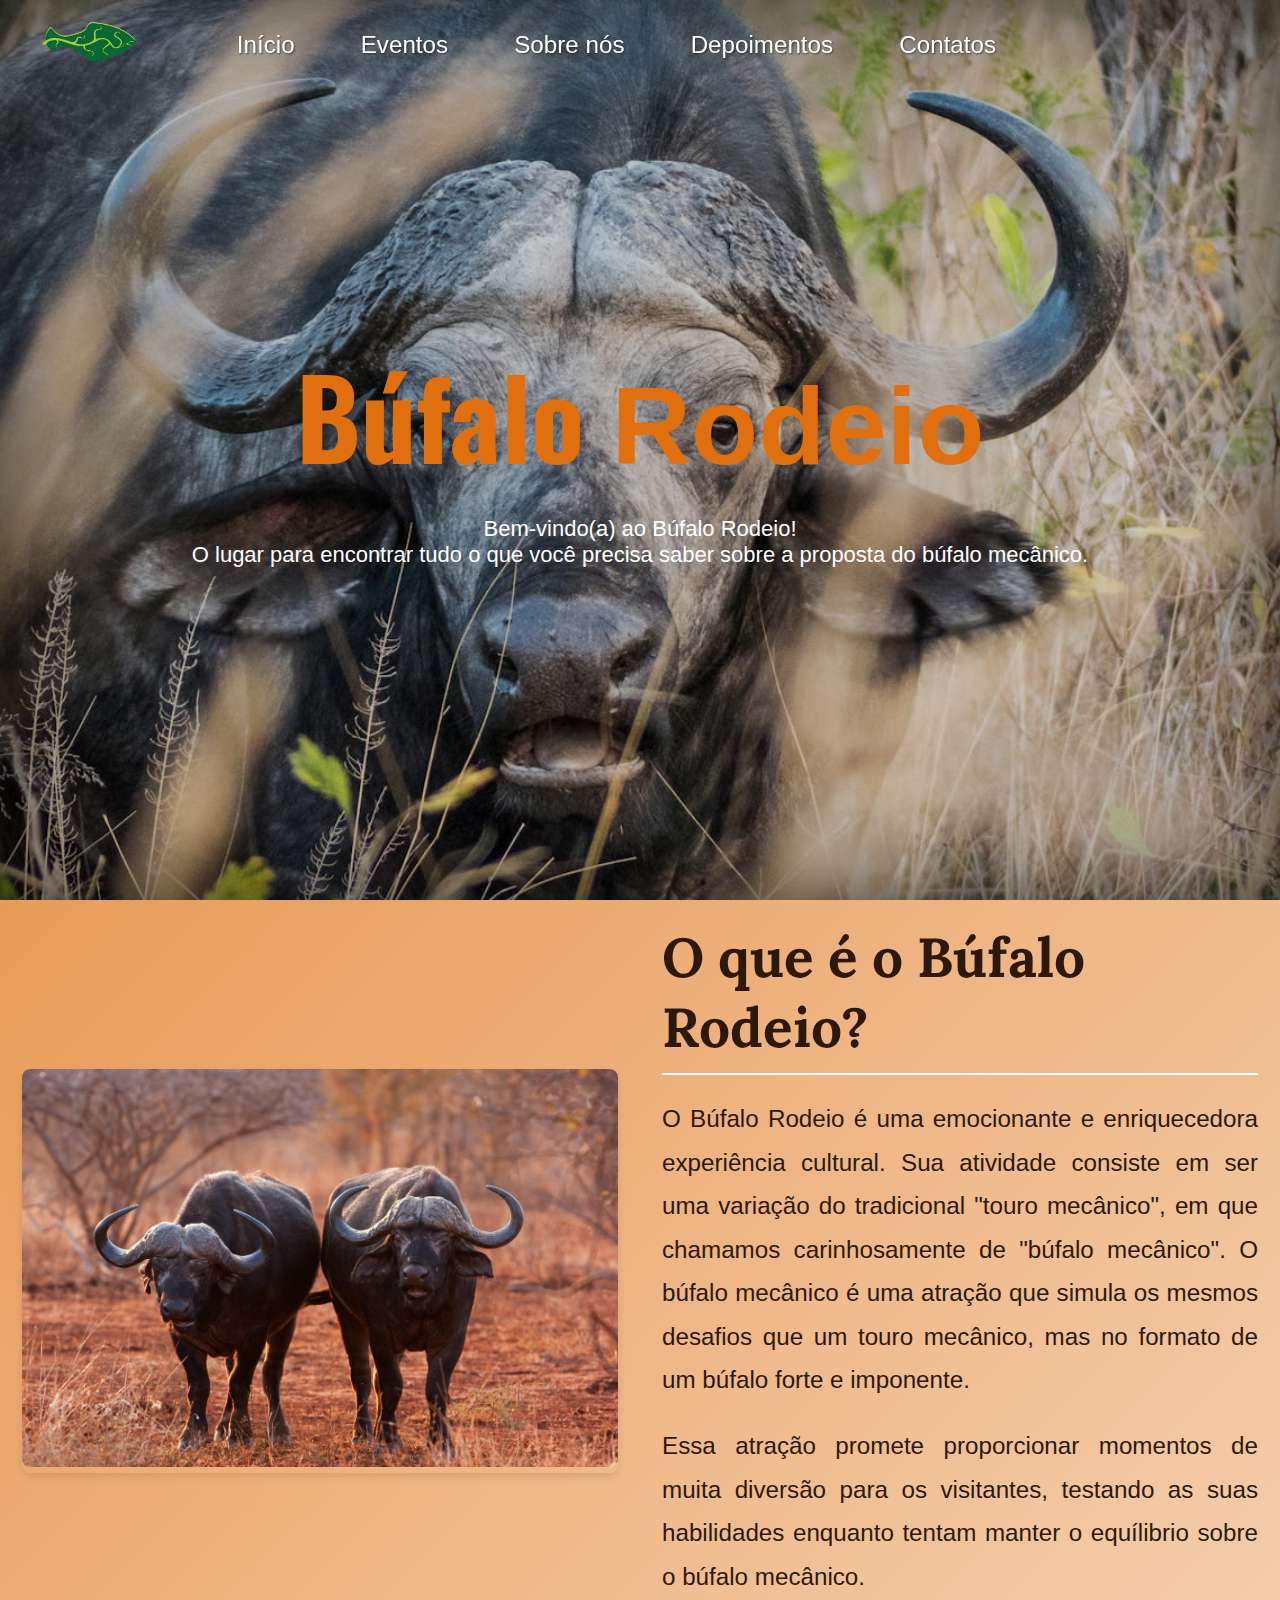
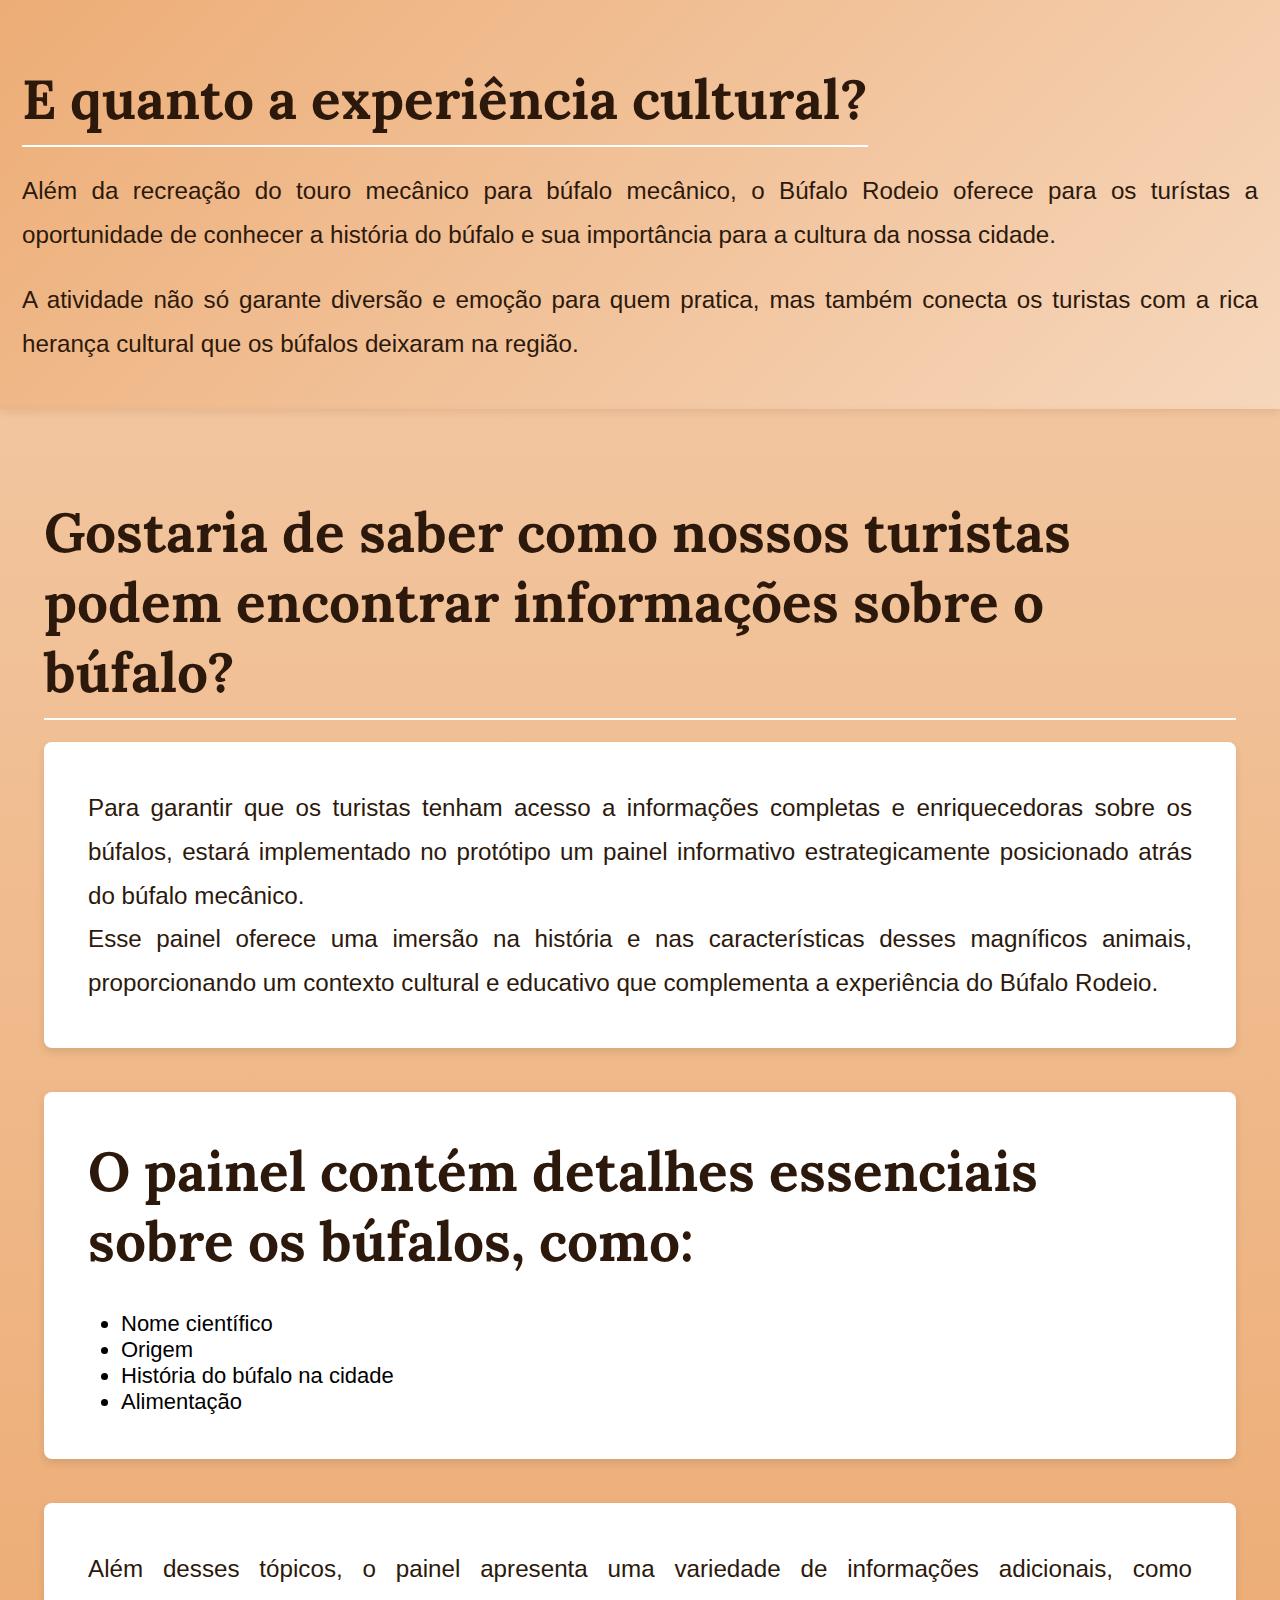
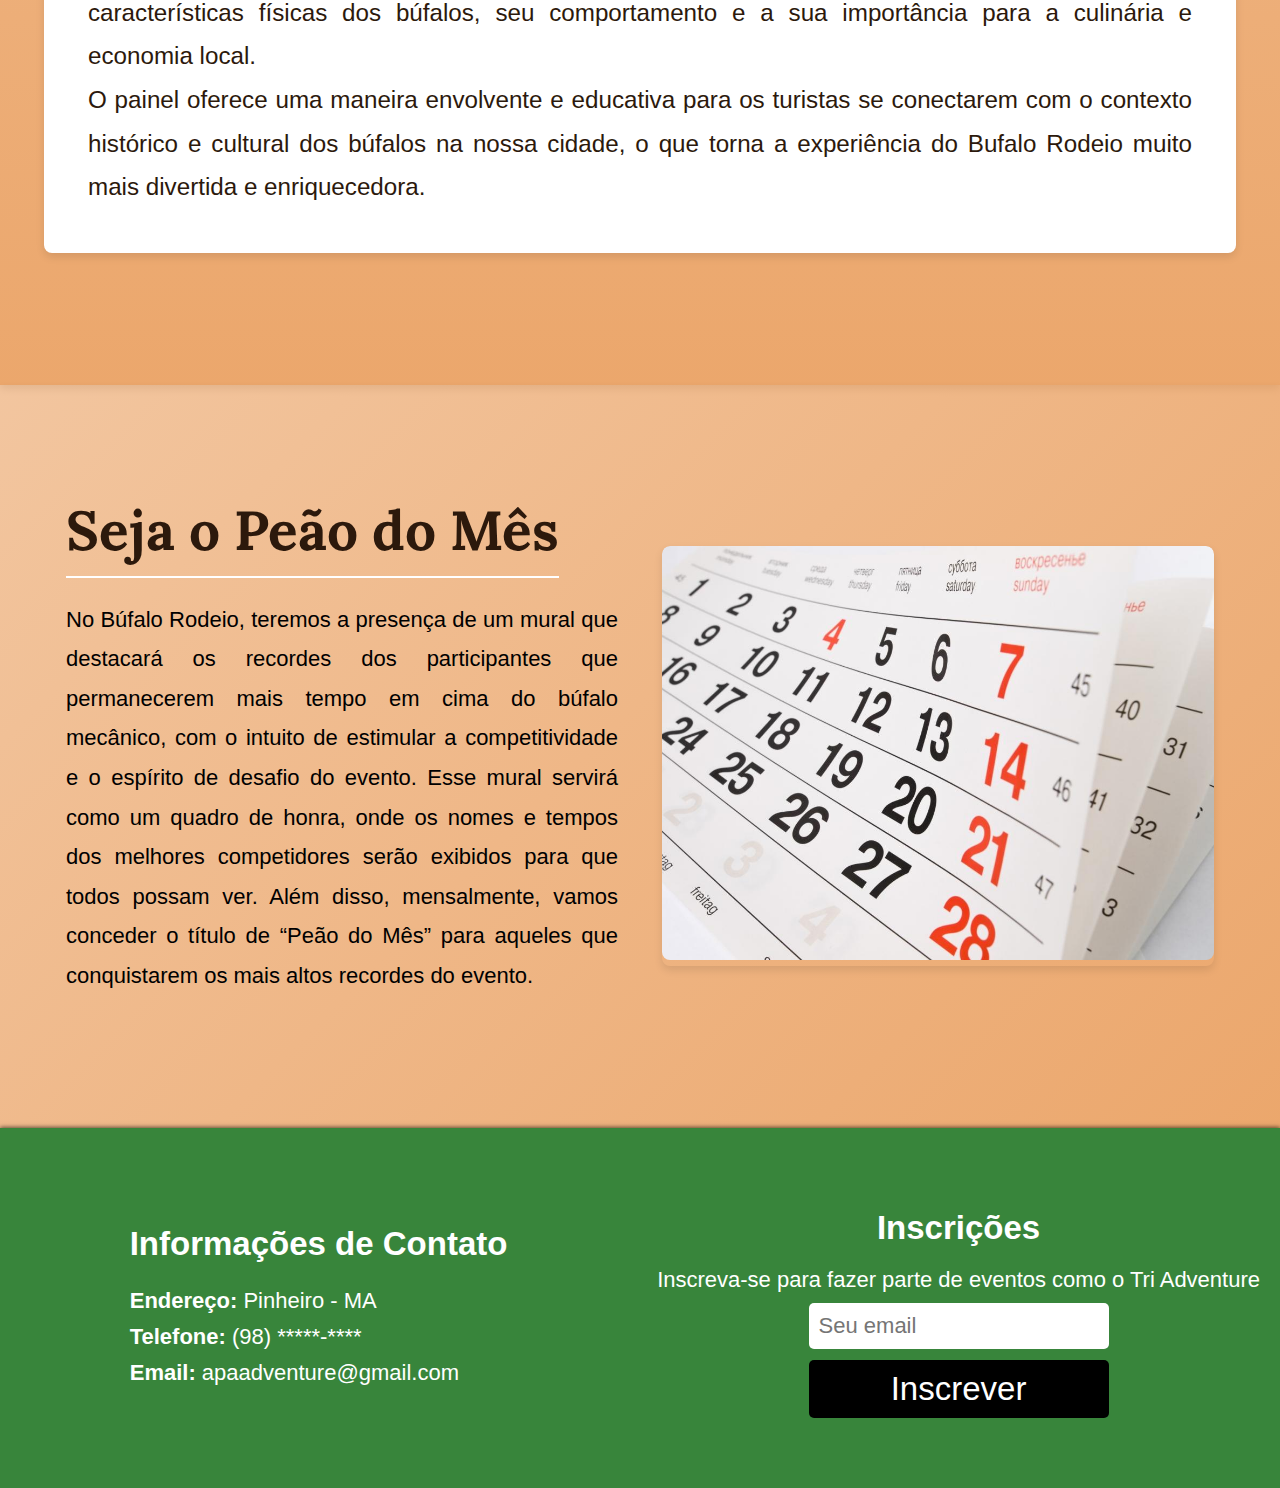
==== commit 6365a667: "o homem é o lobo do próprio homem" ====
--- a/bufalorodeio.html
+++ b/bufalorodeio.html
@@ -27,7 +27,6 @@
                 <li><a href="index.html#us">Sobre nós</a></li>
                 <li><a href="index.html#evidency">Depoimentos</a></li>
                 <li><a href="index.html#contacts">Contatos</a></li>
-                <li><a href="#">Pesquisas</a></li> <!--provavelmente vai deixar de existir-->
             </ul>
         </nav>
     </header>
@@ -88,24 +87,24 @@
             </div>
 
             <div id="imgMural">
-                <img src="#" alt="">
+                <img src="imagens/imagem-calendario.jpeg" alt="calendário">
             </div>
         </section>
     </main>
 
     <footer>
-        <div id="contacts" class="project">
+        <div id="contacts">
             <h3>Informações de Contato</h3>
             <p><strong>Endereço:</strong> Pinheiro - MA</p>
-            <p><strong>Telefone:</strong> (98) senac</p>
+            <p><strong>Telefone:</strong> (98) *****-****</p>
             <p><strong>Email:</strong> apaadventure@gmail.com</p>
         </div>
-        <div>
+        <div id="inscricoes">
             <h3>Inscrições</h3>
             <p>Inscreva-se para fazer parte de eventos como o Tri Adventure</p>
             <form action="">
                 <input type="email" name="email" id="emaili" placeholder="Seu email" required>
-                <button type="submit">Inscrever</button>
+                <button type="submit" id="ibutton">Inscrever</button>
             </form>
         </div>
     </footer>
--- a/estilos/style.css
+++ b/estilos/style.css
@@ -14,7 +14,7 @@
     padding: 0px;
     box-sizing: border-box;
     font-family: 'Franklin Gothic Medium', 'Arial Narrow', Arial, sans-serif;
-    font-size: 25px;
+    font-size: 22px;
 }
 
 html {
@@ -33,7 +33,7 @@
 }
 
 header.rolagem {
-    background-color: rgba(56, 133, 59, 0.900);
+    background-color: rgba(50, 90, 57, 0.514);
     backdrop-filter: blur(8px);
     box-shadow: 0px 1px 4px rgba(0, 0, 0, 0.5);
 }
@@ -74,6 +74,7 @@
 
 nav ul {
     text-align: center;
+    margin-right: 225px;
 }
 
 nav ul li {
@@ -136,15 +137,19 @@
     z-index: 1;
 }
 
-section#apa > h1 {
+section#apa > h1{
     font-family:'Oswald', sans-serif;
-    font-size: 5em;
-    font-weight: 700;
     text-transform: uppercase;
     margin-top: 80px;
     margin-left: 100px;
     margin-bottom: 60px;
     z-index: 2;
+}
+
+section#apa > h1 > span {
+    font-family: 'Oswald', sans-serif;
+    font-size: 4em;
+    font-weight: 700;
 }
 
 section#apa > h1 > .titulo {
@@ -306,7 +311,7 @@
     flex-direction: column;
     align-items: stretch;
     gap: 60px;
-    height: 1500px;
+    height: 2000px;
     text-align: justify;
     box-shadow: none;
 }
@@ -379,7 +384,8 @@
 .carrossel {
     position: relative;
     max-width: 800px;
-    margin: 20px auto;
+    margin: auto;
+    margin-bottom: 180px;
     overflow: hidden;
     border-radius: 8px;
 }
@@ -425,13 +431,14 @@
     top: 50%;
     transform: translateY(-50%);
     background-color: rgba(0, 0, 0, 0.5);
-    color: #fff;
+    color: #000000;
     border: none;
     padding: 10px;
     cursor: pointer;
     font-size: 1.5em;
     border-radius: 50%;
     z-index: 1;
+    
 }
 
 .prev {
@@ -446,31 +453,40 @@
 footer {
     display: flex;
     background-color: #38853b;
-    text-align: center;
     color: #FFF;
     padding: 10px 0px;
-    height: 300px;
+    height: 360px;
     box-shadow: 0px -1px 4px #00000094;
     align-items: center;
     justify-content: center;
 }
 
-
-footer h2 {
+footer div#contacts {
+    text-align: justify;
+    padding: 10px;
+    margin: auto;
+}
+
+footer div#contacts h3 {
     font-size: 1.5em;
-    margin-bottom: 5px;
-}
-
-
-footer p {
-    font-size: 1.1em;
-}
-
-footer#contacts {
-    display: flex;
-    flex-wrap: wrap;
-    justify-content: space-between;
-    /* padding: 0px 50px; */
+    margin-bottom: 20px;
+}
+
+footer div#contacts p {
+    padding: 5px 0px;
+}
+
+footer div#inscricoes {
+    display: flex;
+    flex-direction: column;
+    align-items: center;
+    padding: 20px;
+    margin-top: 50px;
+}
+
+footer div#inscricoes h3 {
+    font-size: 1.5em;
+    margin-bottom: 20px;
 }
 
 footer form {
@@ -480,9 +496,27 @@
     margin: auto;
 }
 
-footer form input, form button {
+footer #ibutton {
+    position: relative;
+    background-color: rgba(0, 0, 0);
+    color: #fff;
+    border: none;
     padding: 10px;
-    margin: 5px 0px;
+    margin: 10px 0px;
+    cursor: pointer;
+    border-radius: 5px;
+    transition: background-color 0.5s ease, color 0.5s ease;
+}
+
+footer #ibutton:hover {
+    background-color: #FFF;
+    color: #E53935;
+}
+
+footer form input{
+    padding: 10px;
+    margin-top: 10px;
+    margin-bottom: 30px;
     border: none;
     border-radius: 5px;
 }
@@ -524,6 +558,7 @@
 }
 
 section#pescTech h1 span {
+    font-size: 1em;
     transition: color 0.3s ease;
 }
 
@@ -680,6 +715,57 @@
     line-height: 1.8;
 }
 
+#history {
+    display: flex;
+    flex-wrap: wrap;
+    justify-content: space-between;
+    align-items: center;
+    padding: 4rem 2rem;
+    background: linear-gradient(135deg, #ffd45a99, #ffd45a33);
+    box-shadow: 0 4px 8px rgba(0, 0, 0, 0.1);
+}
+
+#imgHistory {
+    flex: 1 1 45%;
+    margin: 1rem;
+    transition: transform 0.3s ease;
+    overflow: hidden;
+    border-radius: 8px;
+    box-shadow: 0 4px 8px rgba(0, 0, 0, 0.1);
+}
+
+#imgHistory img {
+    width: 100%;
+    border-radius: 8px;
+    transition: transform 0.3s ease;
+}
+
+#imgHistory:hover img {
+    transform: scale(1.05);
+}
+
+#txtHistory {
+    flex: 1 1 45%;
+    margin: 1rem;
+    text-align: left;
+}
+
+#txtHistory h2 {
+    font-family: 'Lora', serif;
+    font-size: 2.5rem;
+    margin-bottom: 1rem;
+    color: #005f73;
+    border-bottom: 2px solid #005f73;
+    display: inline-block;
+    padding-bottom: 0.5rem;
+}
+
+#txtHistory p {
+    margin-bottom: 1rem;
+    line-height: 1.8;
+    text-align: justify;
+}
+
 #piracema {
     display: flex;
     flex-wrap: wrap;
@@ -769,6 +855,7 @@
 
 
 section#triAdventure h1 span {
+    font-size: 1em;
     transition: color 0.3s ease;
 }
 
@@ -934,6 +1021,7 @@
 
 
 section#bufaloRodeio h1 span {
+    font-size: 1em;
     transition: color 0.3s ease;
 }
 
@@ -1044,4 +1132,56 @@
 .infoCultura ul {
     list-style: disc;
     padding-left: 1.5rem;
+}
+
+
+#mural {
+    display: flex;
+    flex-wrap: wrap;
+    justify-content: space-between;
+    align-items: center;
+    padding: 4rem 2rem;
+    background: linear-gradient(135deg, #df6f0f66, #df6f0f9c);
+    box-shadow: 0 4px 8px rgba(0, 0, 0, 0.1);
+}
+
+#imgMural {
+    flex: 1 1 45%;
+    margin: 1rem;
+    transition: transform 0.3s ease;
+    overflow: hidden;
+    border-radius: 8px;
+    box-shadow: 0 4px 8px rgba(0, 0, 0, 0.1);
+}
+
+#imgMural img {
+    width: 100%;
+    border-radius: 8px;
+    transition: transform 0.3s ease;
+}
+
+#imgMural:hover img {
+    transform: scale(1.05);
+}
+
+#txtMural {
+    flex: 1 1 45%;
+    margin: 1rem;
+    text-align: left;
+}
+
+#txtMural h2 {
+    font-family: 'Lora', serif;
+    font-size: 2.5rem;
+    margin-bottom: 1rem;
+    color: #2c190c;
+    border-bottom: 2px solid #FFF;
+    display: inline-block;
+    padding-bottom: 0.5rem;
+}
+
+#txtMural p {
+    margin-bottom: 1rem;
+    line-height: 1.8;
+    text-align: justify;
 }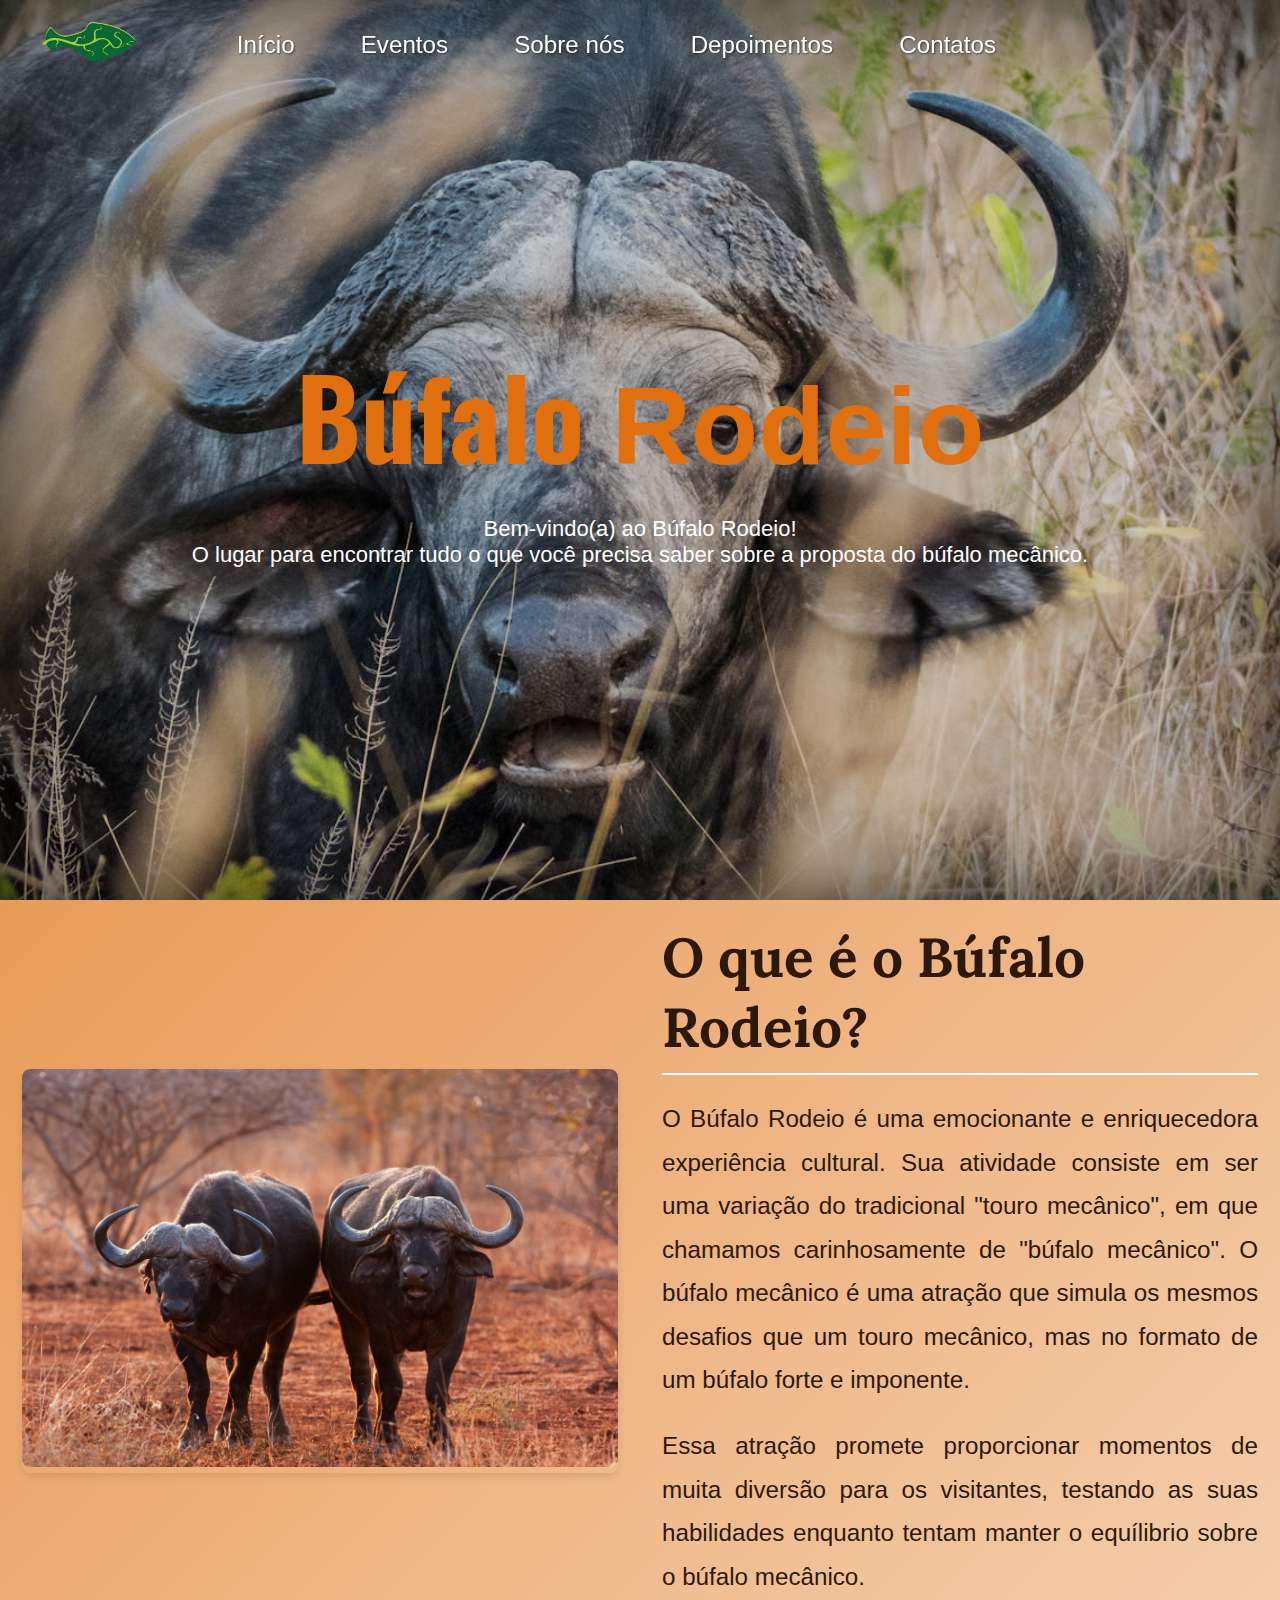
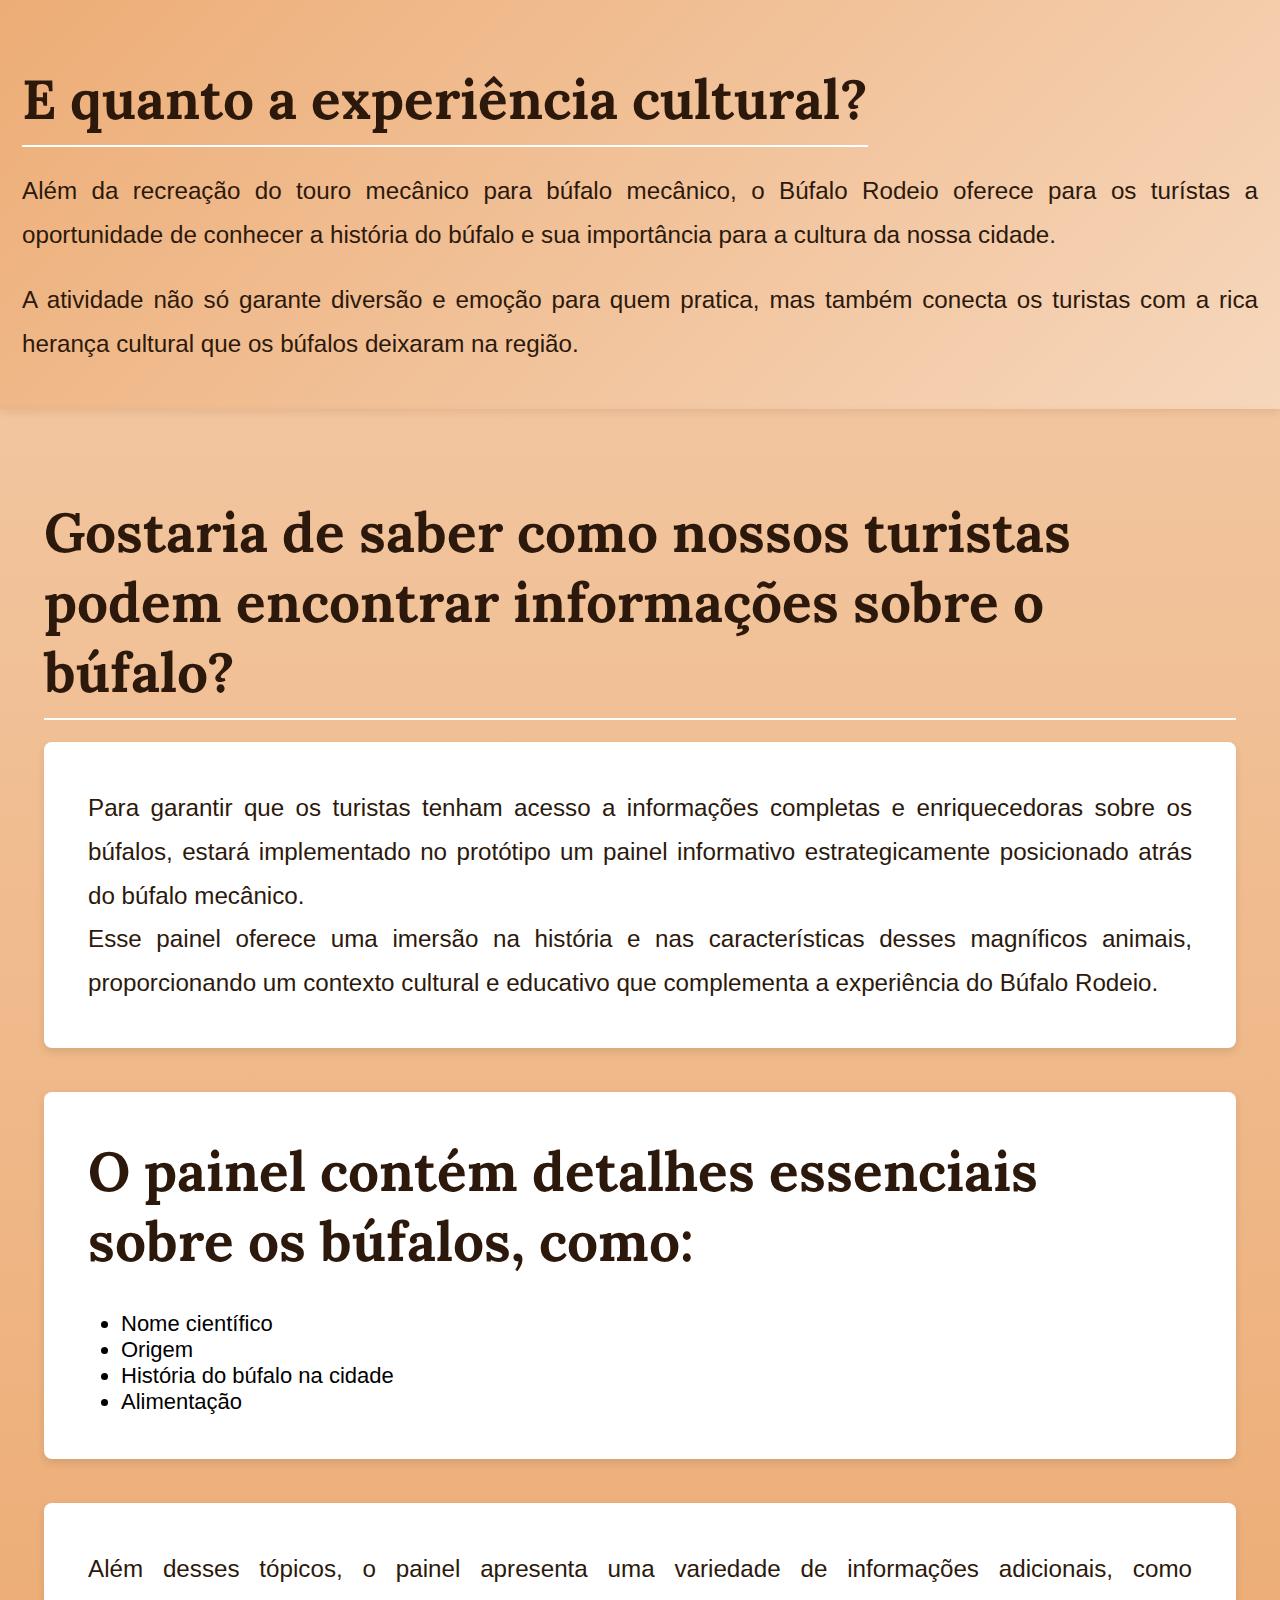
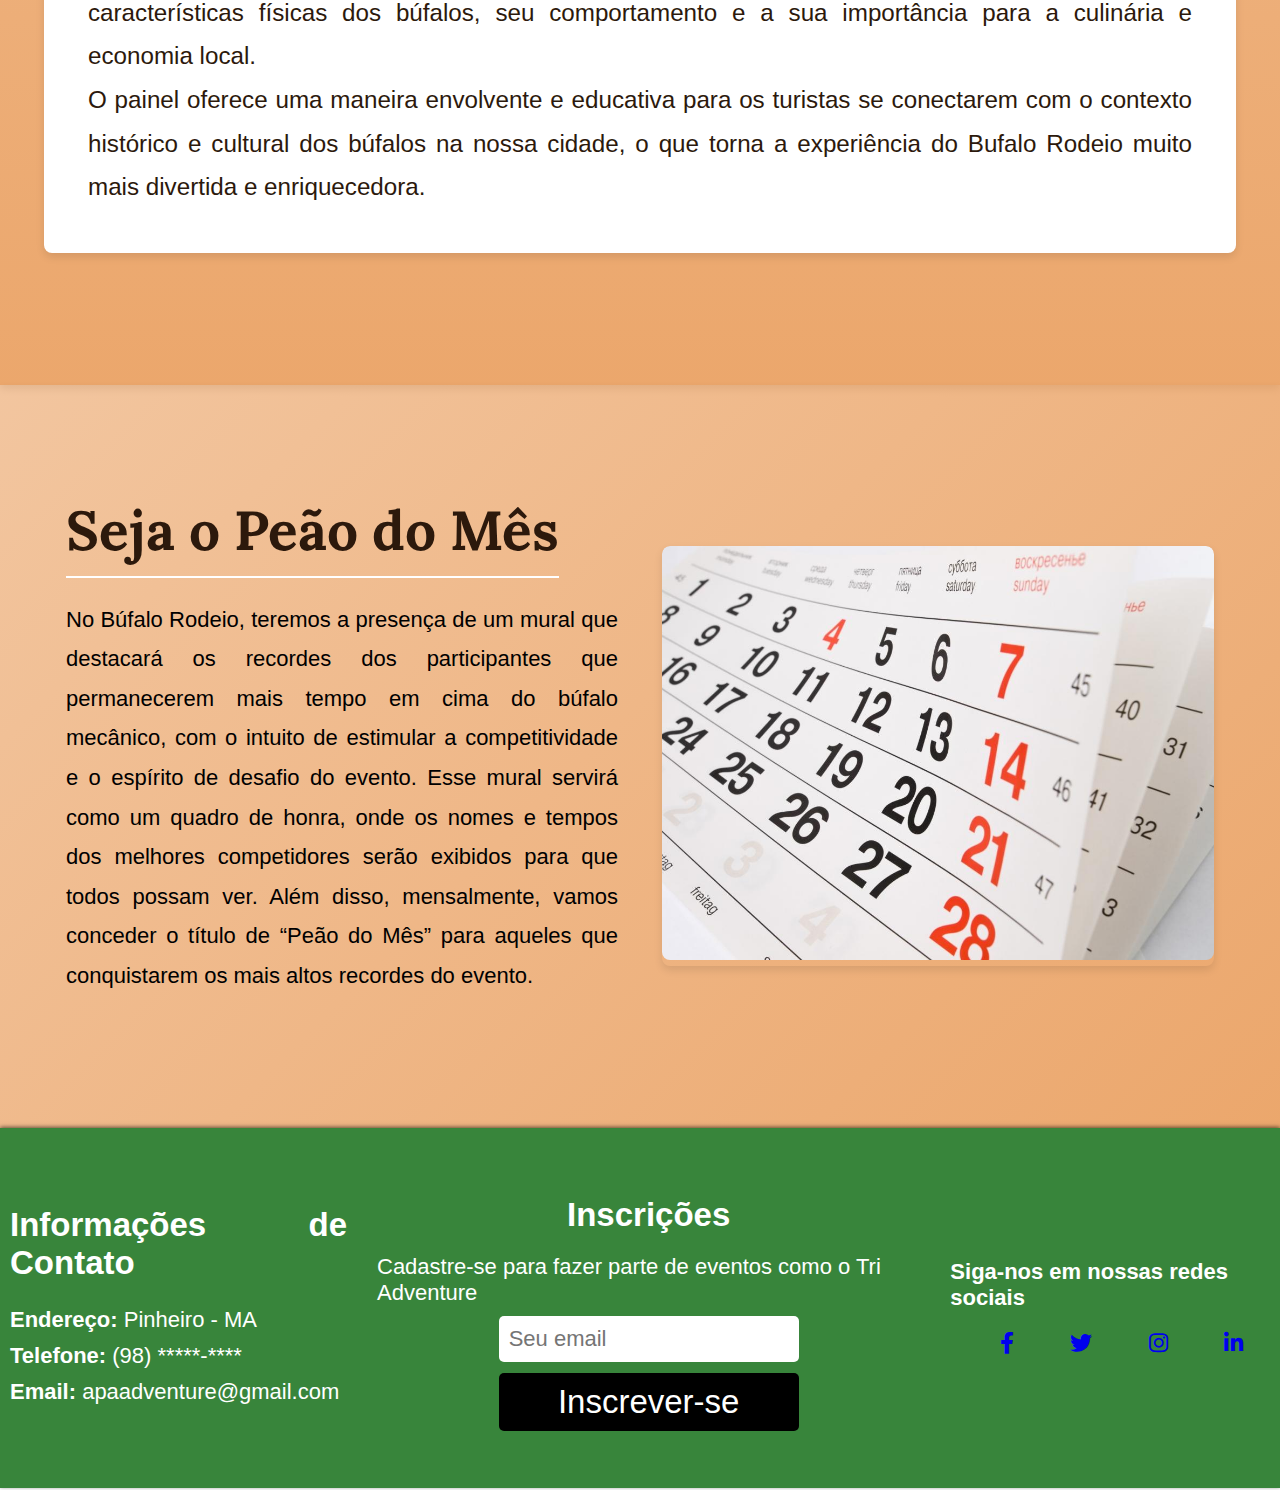
==== commit a3ee4027: "e isso" ====
--- a/bufalorodeio.html
+++ b/bufalorodeio.html
@@ -4,7 +4,7 @@
     <meta charset="UTF-8">
     <meta name="viewport" content="width=device-width, initial-scale=1.0">
     <meta property="og:title" content="APA Adventure" />
-    <meta property="og:description" content="apa aventuras..." />
+    <meta property="og:description" content="..." />
     <meta property="og:image" content="" />
     <meta property="og:type" content="website" />
     <link href="https://fonts.googleapis.com/css2?family=Roboto:wght@400;700&display=swap" rel="stylesheet">
@@ -13,6 +13,7 @@
     <title>APA Adventure</title>
     <link rel="stylesheet" href="estilos/style.css">
     <link rel="shortcut icon" href="imagens/apa-icon.png" type="image/x-icon">
+    <link rel="stylesheet" href="https://cdnjs.cloudflare.com/ajax/libs/font-awesome/6.0.0-beta3/css/all.min.css">
 </head>
 <body>
     <header>
@@ -85,7 +86,6 @@
                 <h2>Seja o Peão do Mês</h2>
                 <p>No Búfalo Rodeio, teremos a presença de um mural que destacará os recordes dos participantes que permanecerem mais tempo em cima do búfalo mecânico, com o intuito de estimular a competitividade e o espírito de desafio do evento. Esse mural servirá como um quadro de honra, onde os nomes e tempos dos melhores competidores serão exibidos para que todos possam ver. Além disso, mensalmente, vamos conceder o título de “Peão do Mês” para aqueles que conquistarem os mais altos recordes do evento.</p>
             </div>
-
             <div id="imgMural">
                 <img src="imagens/imagem-calendario.jpeg" alt="calendário">
             </div>
@@ -101,11 +101,19 @@
         </div>
         <div id="inscricoes">
             <h3>Inscrições</h3>
-            <p>Inscreva-se para fazer parte de eventos como o Tri Adventure</p>
+            <p>Cadastre-se para fazer parte de eventos como o Tri Adventure</p>
             <form action="">
                 <input type="email" name="email" id="emaili" placeholder="Seu email" required>
-                <button type="submit" id="ibutton">Inscrever</button>
+                <button type="submit" id="ibutton">Inscrever-se</button>
             </form>
+        </div>
+        <div id="erro">
+            <h3>Siga-nos em nossas redes sociais</h3>
+            <a href="https://www.facebook.com" target="_blank" class="social-link"><i class="fab fa-facebook-f"></i></a>
+            <a href="https://www.twitter.com" target="_blank" class="social-link"><i class="fab fa-twitter"></i></a>
+            <a href="https://www.instagram.com" target="_blank" class="social-link"><i class="fab fa-instagram"></i></a>
+            <a href="https://www.linkedin.com" target="_blank" class="social-link"><i class="fab fa-linkedin-in"></i></a>
+        
         </div>
     </footer>
     <script src="escript/script.js"></script>
--- a/estilos/style.css
+++ b/estilos/style.css
@@ -194,6 +194,7 @@
 .feature {
     padding: 20px;
     margin: 100px 0px;
+    margin-bottom: 400px;
     border-radius: 5px;
     box-shadow: 0px 0px 10px rgba(0, 0, 0, 0.11);
 }
@@ -327,6 +328,10 @@
     color: black;
 }
 
+section#us div#why {
+    margin-bottom: 0px;
+}
+
 section#us div.row {
     display: flex;
     align-items: center;
@@ -337,11 +342,17 @@
 section#us h2 {
     font-size: 2em;
     margin-bottom: 10px;
+    text-align: center;
 }
 
 section#us p {
     margin-bottom: 10px;
     padding: 5px 0px;
+    line-height: 2;
+    font-size: 1.1em;
+}
+
+section#us div#because p {
     line-height: 1.5;
 }
 
@@ -350,7 +361,7 @@
     justify-content: center;
     align-items: center;
     width: 40%;
-    height: 350px;
+    height: 450px;
     box-shadow: 2px 2px 2px 2px rgba(33, 33, 33, 0.5);
     border-radius: 10px;
 }
@@ -521,12 +532,24 @@
     border-radius: 5px;
 }
 
+footer div#erro {
+    margin: 10px;
+}
+
+footer div#erro h3 {
+    margin-bottom: 20px;
+}
+
+footer div#erro a {
+    padding-left: 50px;
+}
+
 /*PÁGINA PESCTECH*/
 
 section#pescTech {
     width: 100%;
     height: 100vh;
-    background-image: url('../imagens/foto-pescador.jpg');
+    background-image: url('../imagens/pescai.jpg');
     background-size: cover;
     background-position: center;
     background-attachment: fixed;
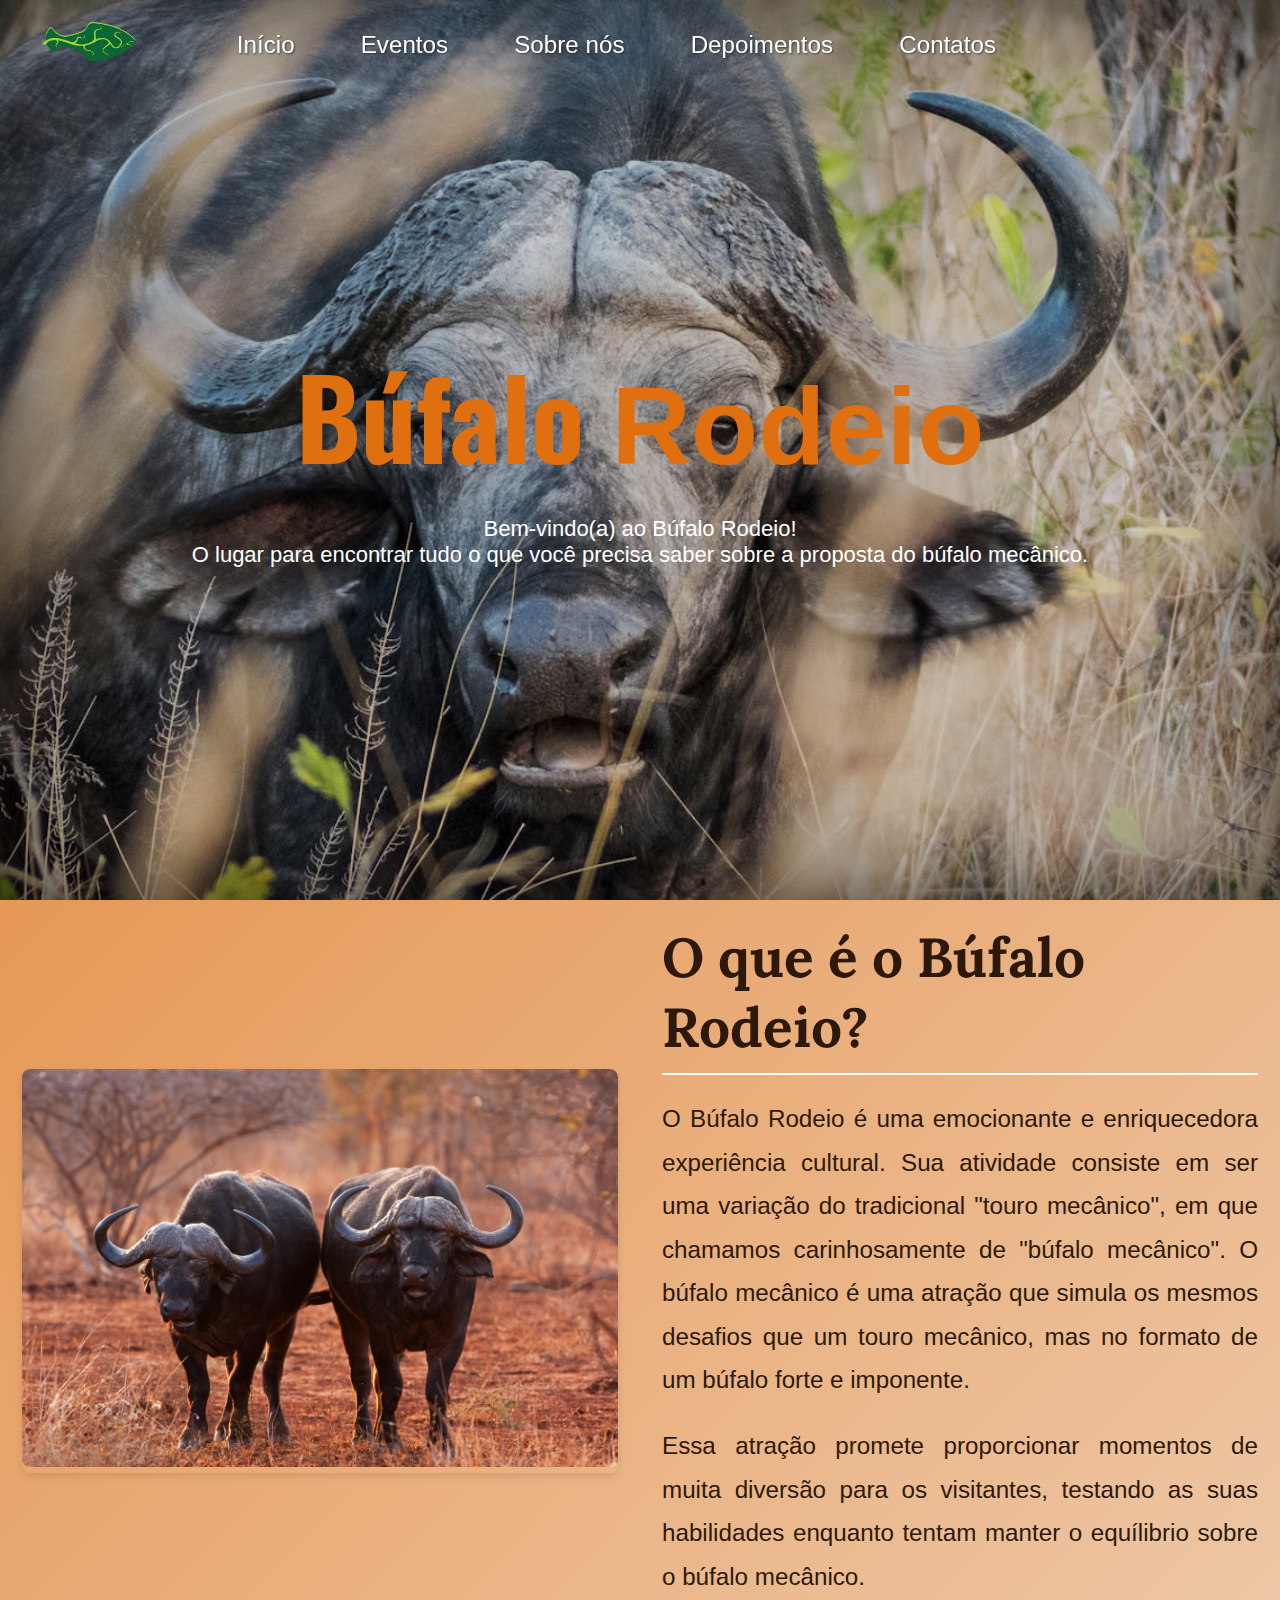
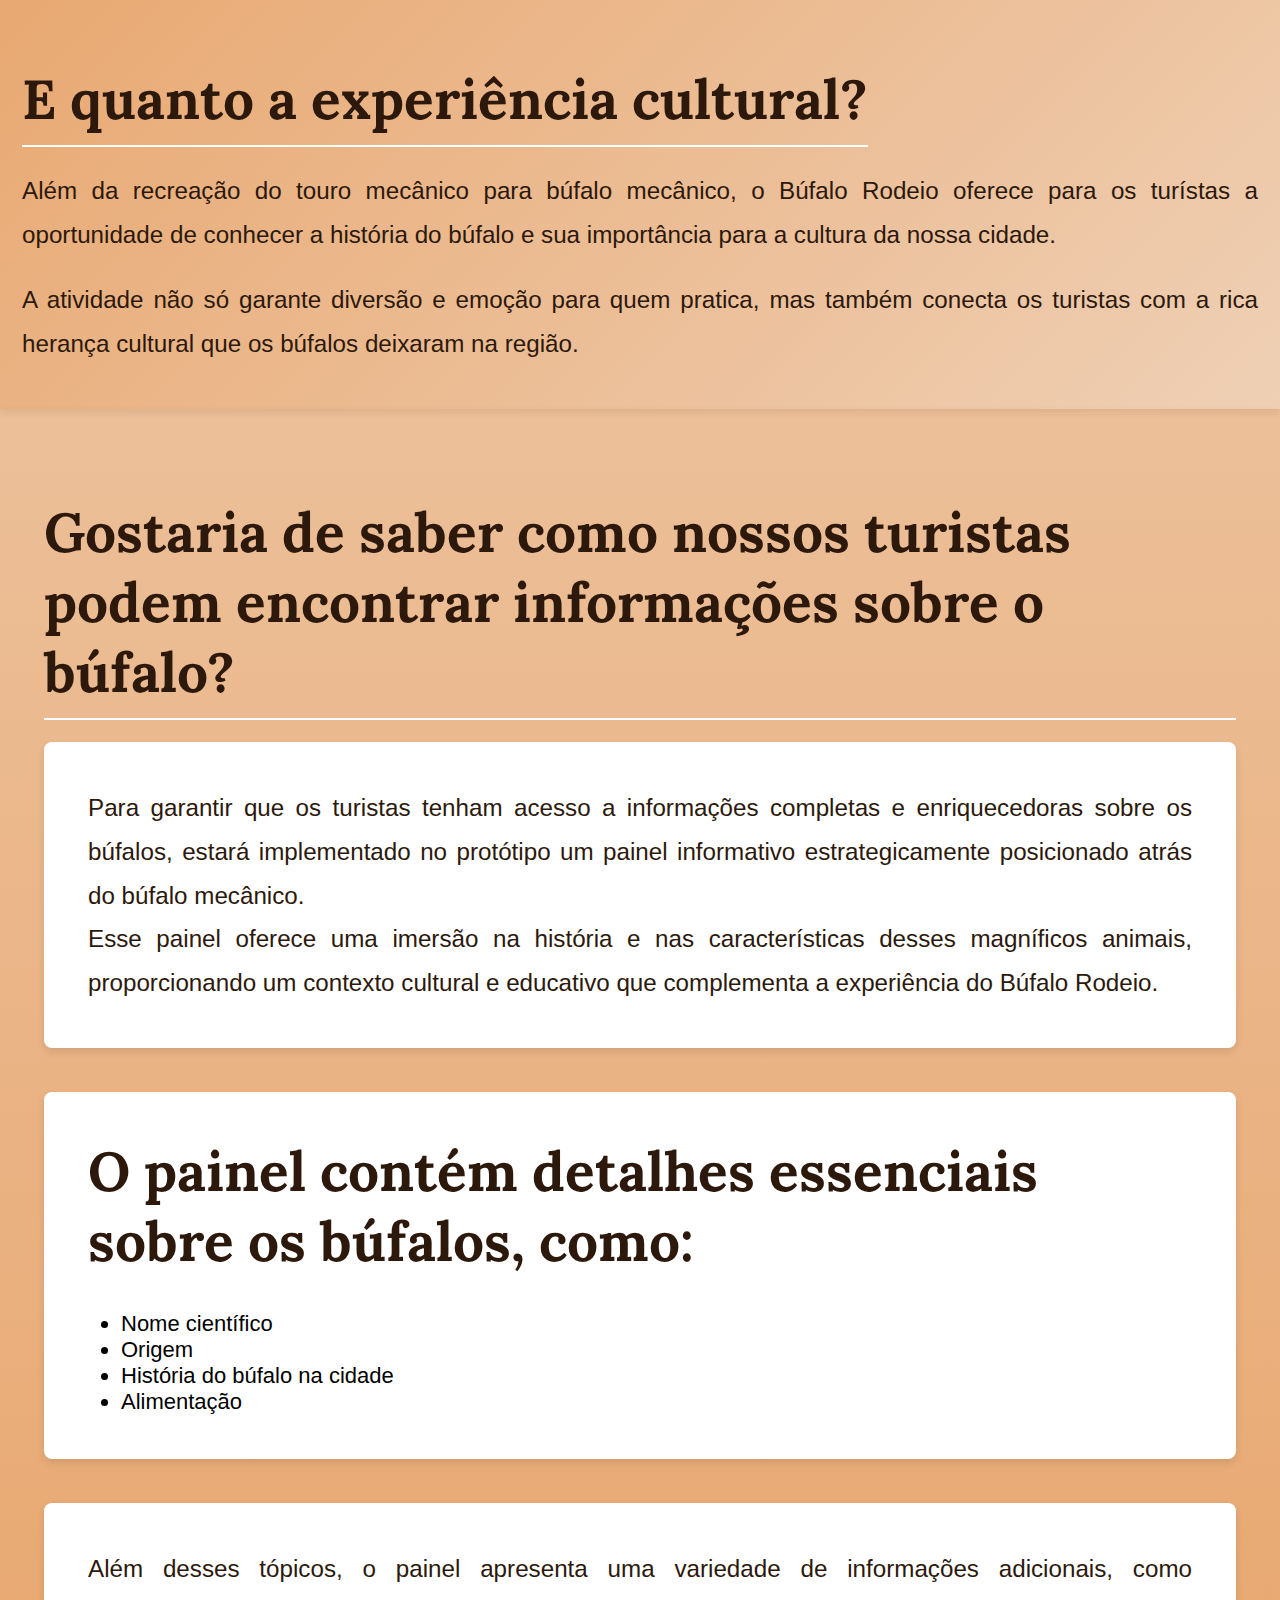
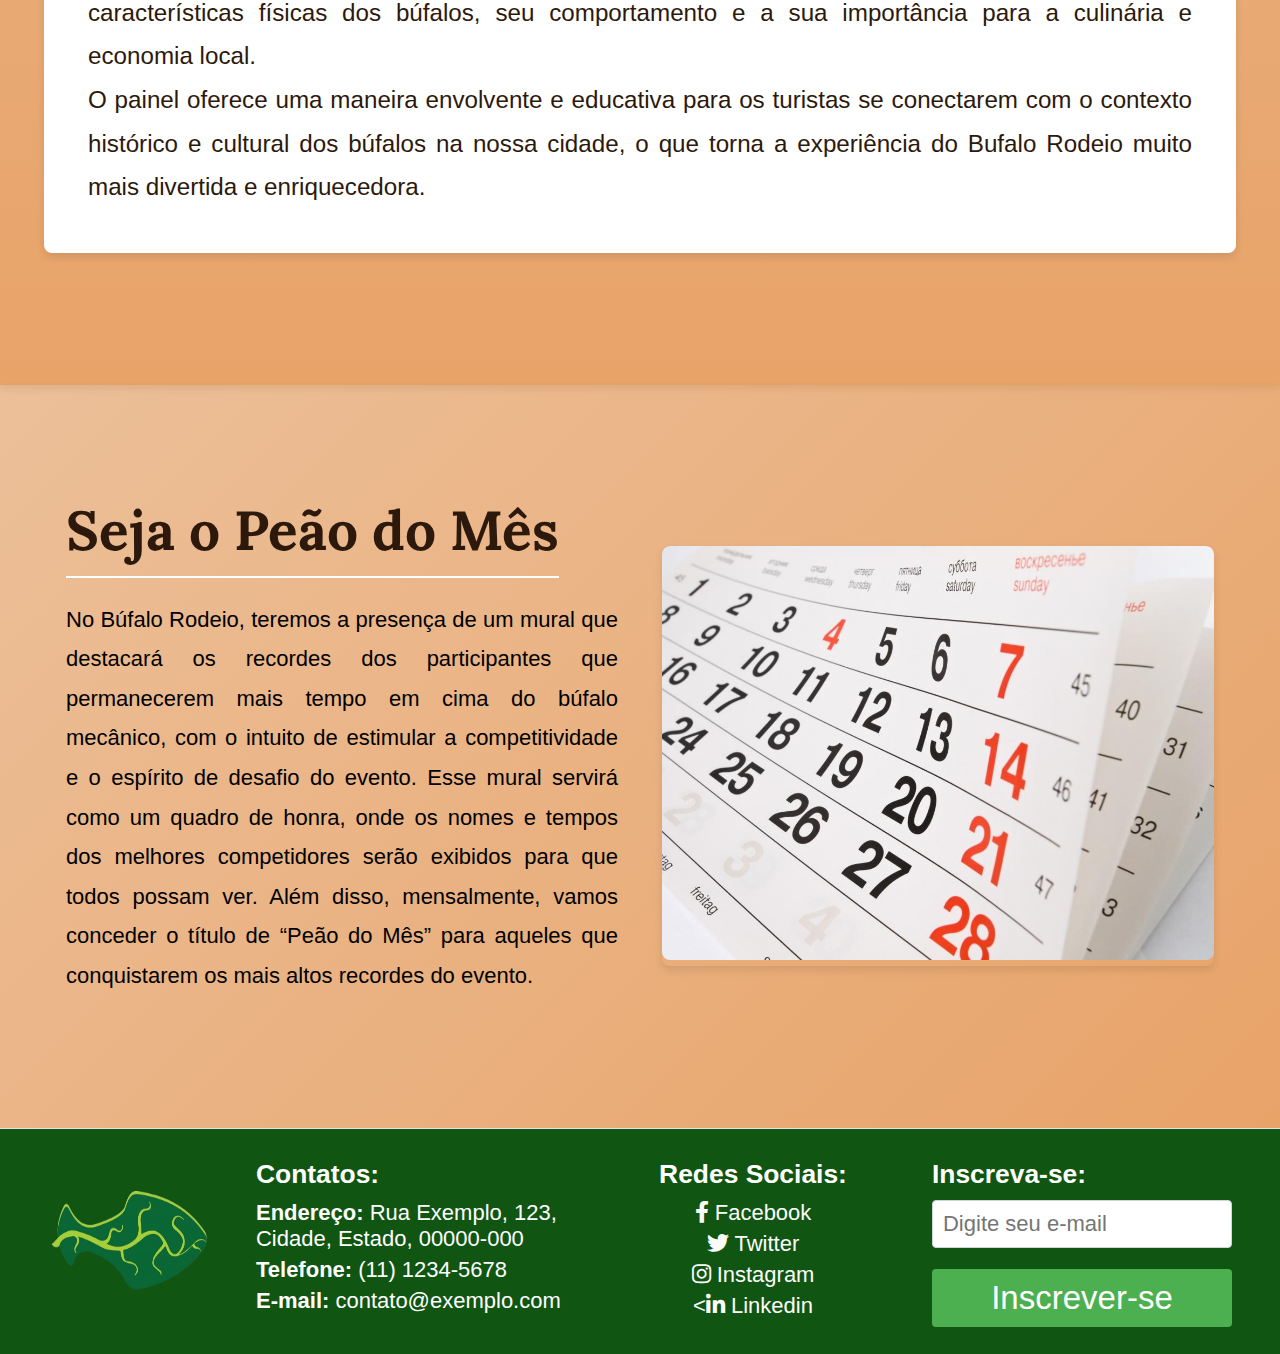
==== commit f43e0492: "mudanças no footer e outras coisinhas" ====
--- a/bufalorodeio.html
+++ b/bufalorodeio.html
@@ -93,27 +93,34 @@
     </main>
 
     <footer>
-        <div id="contacts">
-            <h3>Informações de Contato</h3>
-            <p><strong>Endereço:</strong> Pinheiro - MA</p>
-            <p><strong>Telefone:</strong> (98) *****-****</p>
-            <p><strong>Email:</strong> apaadventure@gmail.com</p>
-        </div>
-        <div id="inscricoes">
-            <h3>Inscrições</h3>
-            <p>Cadastre-se para fazer parte de eventos como o Tri Adventure</p>
-            <form action="">
-                <input type="email" name="email" id="emaili" placeholder="Seu email" required>
-                <button type="submit" id="ibutton">Inscrever-se</button>
-            </form>
-        </div>
-        <div id="erro">
-            <h3>Siga-nos em nossas redes sociais</h3>
-            <a href="https://www.facebook.com" target="_blank" class="social-link"><i class="fab fa-facebook-f"></i></a>
-            <a href="https://www.twitter.com" target="_blank" class="social-link"><i class="fab fa-twitter"></i></a>
-            <a href="https://www.instagram.com" target="_blank" class="social-link"><i class="fab fa-instagram"></i></a>
-            <a href="https://www.linkedin.com" target="_blank" class="social-link"><i class="fab fa-linkedin-in"></i></a>
-        
+        <div class="footer-content">
+            <div class="logotipo-apa">
+                <a href="" cals><img src="imagens/apa-logo.png" alt="Logotipo da APA"></a>
+            </div>
+            
+            <div class="contact-info">
+                <h3>Contatos:</h3>
+                <p><strong>Endereço:</strong> Rua Exemplo, 123, Cidade, Estado, 00000-000</p>
+                <p><strong>Telefone:</strong> (11) 1234-5678</p>
+                <p><strong>E-mail:</strong> contato@exemplo.com</p>
+            </div>
+
+            <div class="social-media">
+                <h3>Redes Sociais:</h3>
+                <a href="https://www.facebook.com"><i class="fab fa-facebook-f"></i>    Facebook</a>
+                <a href="https://www.twitter.com"><i class="fab fa-twitter"></i>    Twitter</a>
+                <a href="https://www.instagram.com"><i class="fab fa-instagram"></i>    Instagram</a>
+                <a href="https://www.linkedin.com"><<i class="fab fa-linkedin-in"></i>    Linkedin</a>
+            </div>
+
+            <div class="newsletter">
+                <h3>Inscreva-se:</h3>
+                <form>
+                    <input type="text" placeholder="Digite seu e-mail">
+                    <button class="button-footer" type="submit">Inscrever-se</button>
+                </form>
+                
+            </div>
         </div>
     </footer>
     <script src="escript/script.js"></script>
--- a/estilos/style.css
+++ b/estilos/style.css
@@ -107,7 +107,7 @@
 
 body {
     font-family: 'Roboto', sans-serif;
-    background-color: #FFF;
+    background-color: #F5F5F5;
 }
 
 section#apa {
@@ -173,6 +173,7 @@
 
 section#apa div#tourism h2 {
     margin: 0px 100px;
+    font-size: 1.4em;
 }
 
 section#apa div#tourism p {
@@ -183,6 +184,7 @@
 section#apa strong {
     color: #FFF;
     text-shadow: 0px 0px 2px rgb(33, 33, 33);
+    font-size: 1.1em;
 }
 
 .project {
@@ -193,8 +195,8 @@
 
 .feature {
     padding: 20px;
-    margin: 100px 0px;
-    margin-bottom: 400px;
+    /* margin: 100px 0px;
+    margin-bottom: 400px; */
     border-radius: 5px;
     box-shadow: 0px 0px 10px rgba(0, 0, 0, 0.11);
 }
@@ -206,6 +208,7 @@
     background-color: #4d784f;
     color: #FFF;
     padding: 30px 60px;
+    margin-bottom: 200px;
     height: 85vh;
     display: flex;
     flex-direction: column-reverse;
@@ -330,6 +333,7 @@
 
 section#us div#why {
     margin-bottom: 0px;
+    color: #FFF;
 }
 
 section#us div.row {
@@ -337,6 +341,10 @@
     align-items: center;
     justify-content: space-between;
     margin: 60px 0px;
+}
+
+section#us div#greenRow {
+    background-color: #388E3C;
 }
 
 section#us h2 {
@@ -461,87 +469,125 @@
 }
 
 /*PARTE 04*/
+
+/* Estilo geral do footer */
 footer {
-    display: flex;
-    background-color: #38853b;
+    background-color: #105512;
+    padding: 20px;
+    border-top: 1px solid #e1e1e1;
     color: #FFF;
-    padding: 10px 0px;
-    height: 360px;
-    box-shadow: 0px -1px 4px #00000094;
-    align-items: center;
-    justify-content: center;
-}
-
-footer div#contacts {
-    text-align: justify;
+}
+
+.footer-content {
+    display: flex;
+    justify-content: space-between;
+    flex-wrap: nowrap;
+}
+
+.logotipo-apa{
+    display: flex;
+    align-items: center;
+    width: 20%;
     padding: 10px;
-    margin: auto;
-}
-
-footer div#contacts h3 {
-    font-size: 1.5em;
-    margin-bottom: 20px;
-}
-
-footer div#contacts p {
-    padding: 5px 0px;
-}
-
-footer div#inscricoes {
+}
+
+.logotipo-apa a img{
+    display: flex;
+    height: 100px;
+    width: 200px;
+}
+
+
+.contact-info {
+    width: 30%;
+    padding: 10px;
+    
+}
+.newsletter{
+    width: 30%;
+    padding: 10px;
+    align-items: center;
+}
+.social-media{
     display: flex;
     flex-direction: column;
     align-items: center;
-    padding: 20px;
-    margin-top: 50px;
-}
-
-footer div#inscricoes h3 {
-    font-size: 1.5em;
-    margin-bottom: 20px;
-}
-
-footer form {
+    width: 30%;
+    padding: 10px;
+
+}
+
+h3 {
+    font-size: 1.2em;
+    margin-bottom: 10px;
+}
+
+.contact-info p {
+    margin-bottom: 5px;
+}
+
+.social-media a {
+    display: block;
+    margin-bottom: 5px;
+    color: #fcfcfc;
+    text-decoration: none;
+}
+
+.social-media a:hover {
+    text-decoration: underline;
+    color: #3e60d1;
+}
+
+.newsletter form {
     display: flex;
     flex-direction: column;
+   /*  align-items: center; */
+}
+
+.newsletter input[type="text"] {
+    flex: 1;
+    padding: 10px;
+    border: 1px solid #ced4da;
+    border-radius: 4px 4px 4px 4px;
     width: 300px;
-    margin: auto;
-}
-
-footer #ibutton {
+}
+
+.button-footer{
+    padding: 10px 20px;
+    background-color: #4CAF50;
+    color: white;
+    border: none;
+    border-radius: 4px 4px 4px 4px;
+    cursor: pointer;
     position: relative;
-    background-color: rgba(0, 0, 0);
-    color: #fff;
-    border: none;
-    padding: 10px;
-    margin: 10px 0px;
-    cursor: pointer;
-    border-radius: 5px;
-    transition: background-color 0.5s ease, color 0.5s ease;
-}
-
-footer #ibutton:hover {
-    background-color: #FFF;
-    color: #E53935;
-}
-
-footer form input{
-    padding: 10px;
-    margin-top: 10px;
-    margin-bottom: 30px;
-    border: none;
-    border-radius: 5px;
-}
-
-footer div#erro {
-    margin: 10px;
-}
-
-footer div#erro h3 {
-    margin-bottom: 20px;
-}
-
-footer div#erro a {
-    padding-left: 50px;
+    top: 50px;; 
+    width: 300px;
+}
+
+.button-footer:hover {
+    background-color: #FF9800;
+}
+
+/* Responsividade */
+@media (max-width: 768px) {
+    .contact-info, .social-media, .newsletter {
+        width: 100%;
+        text-align: center;
+        margin-bottom: 20px;
+    }
+
+    .newsletter form {
+        flex-direction: column;
+    }
+
+    .newsletter input[type="text"] {
+        margin-bottom: 10px;
+        border-radius: 4px;
+    }
+
+    .newsletter button {
+        border-radius: 4px;
+    }
 }
 
 /*PÁGINA PESCTECH*/
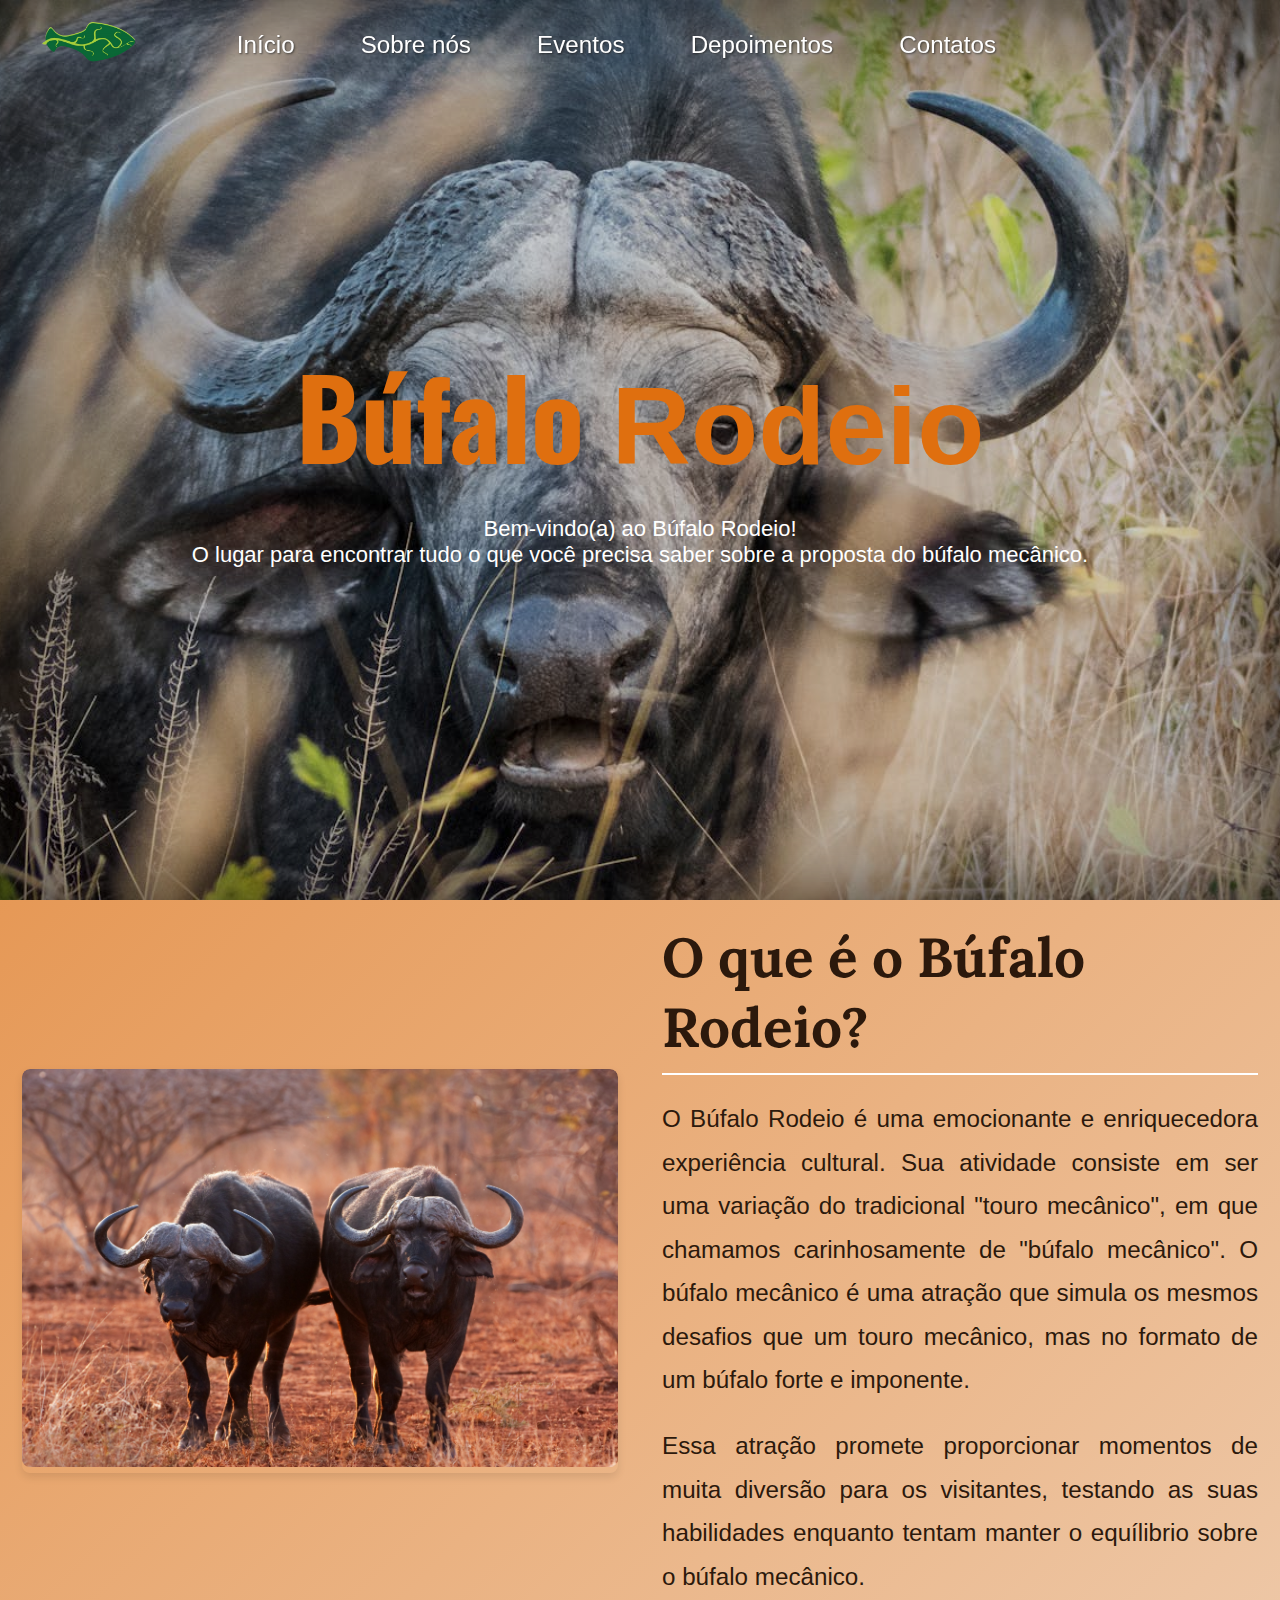
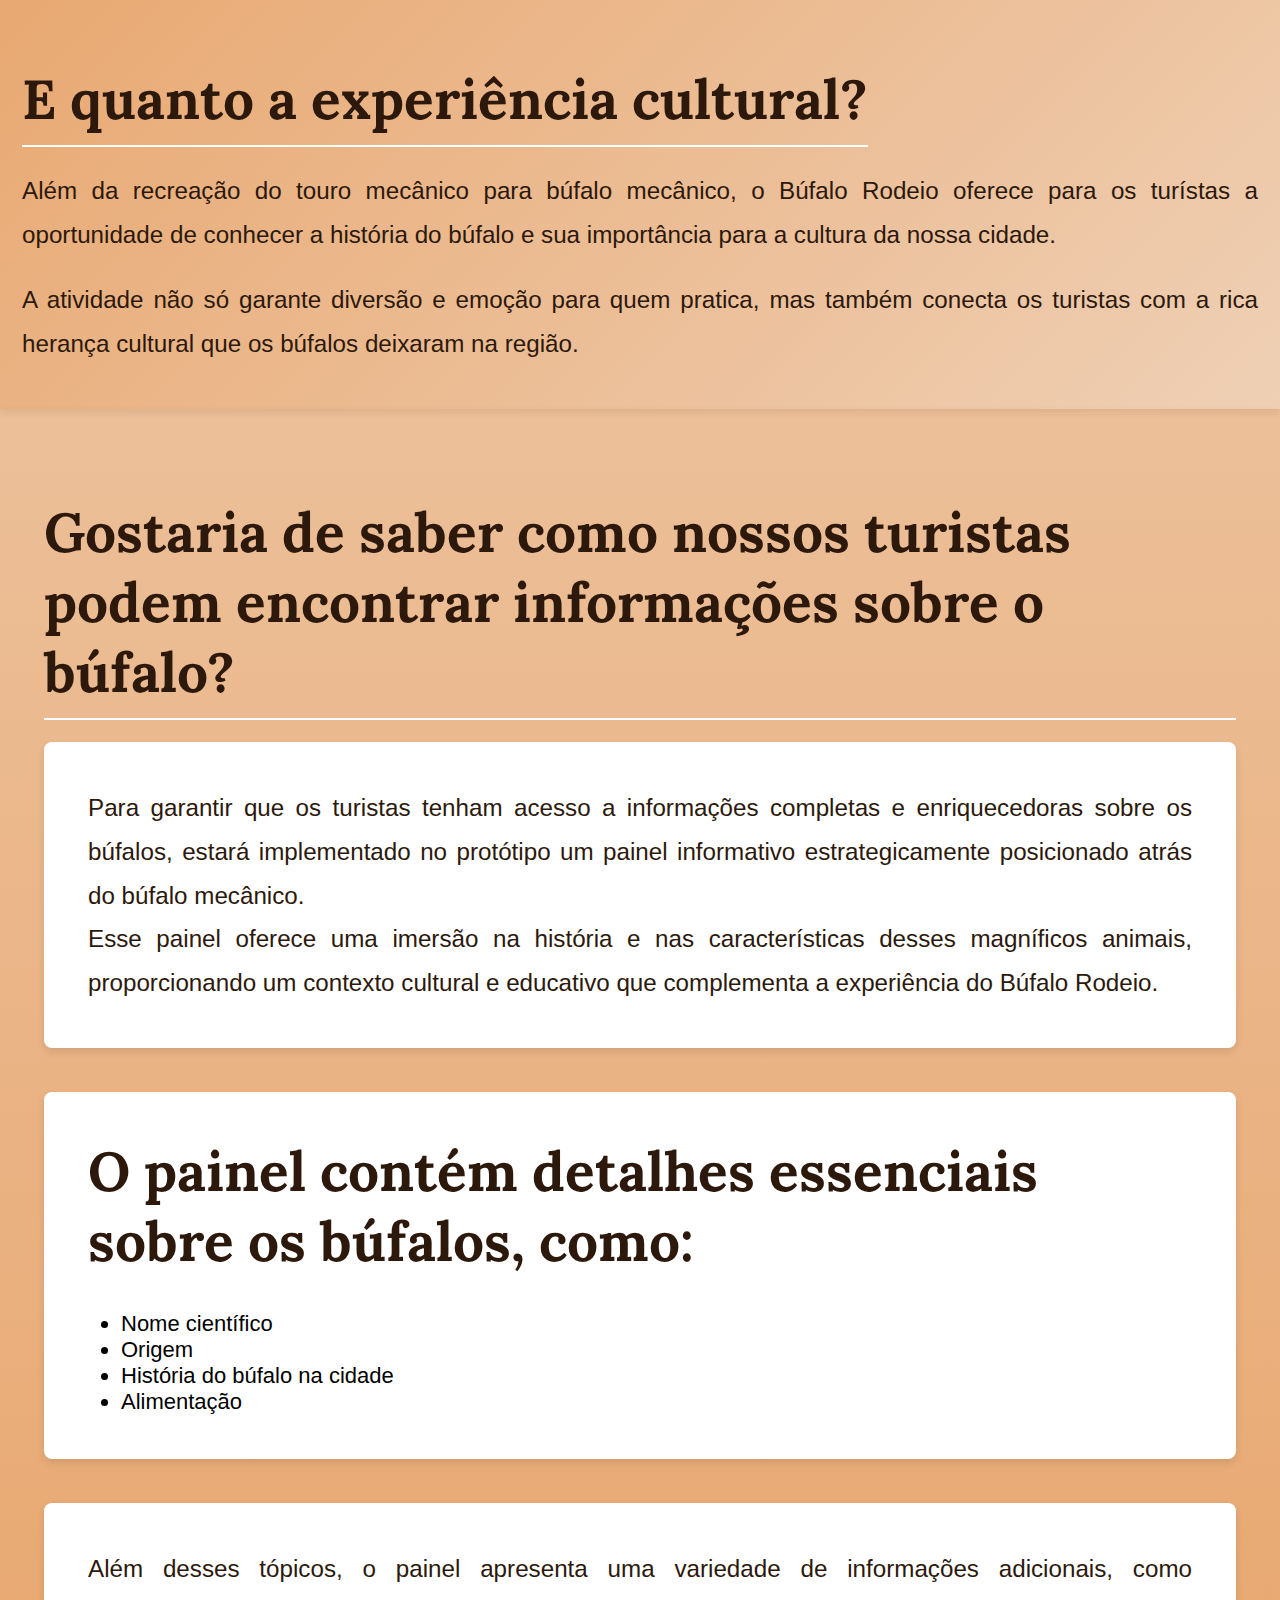
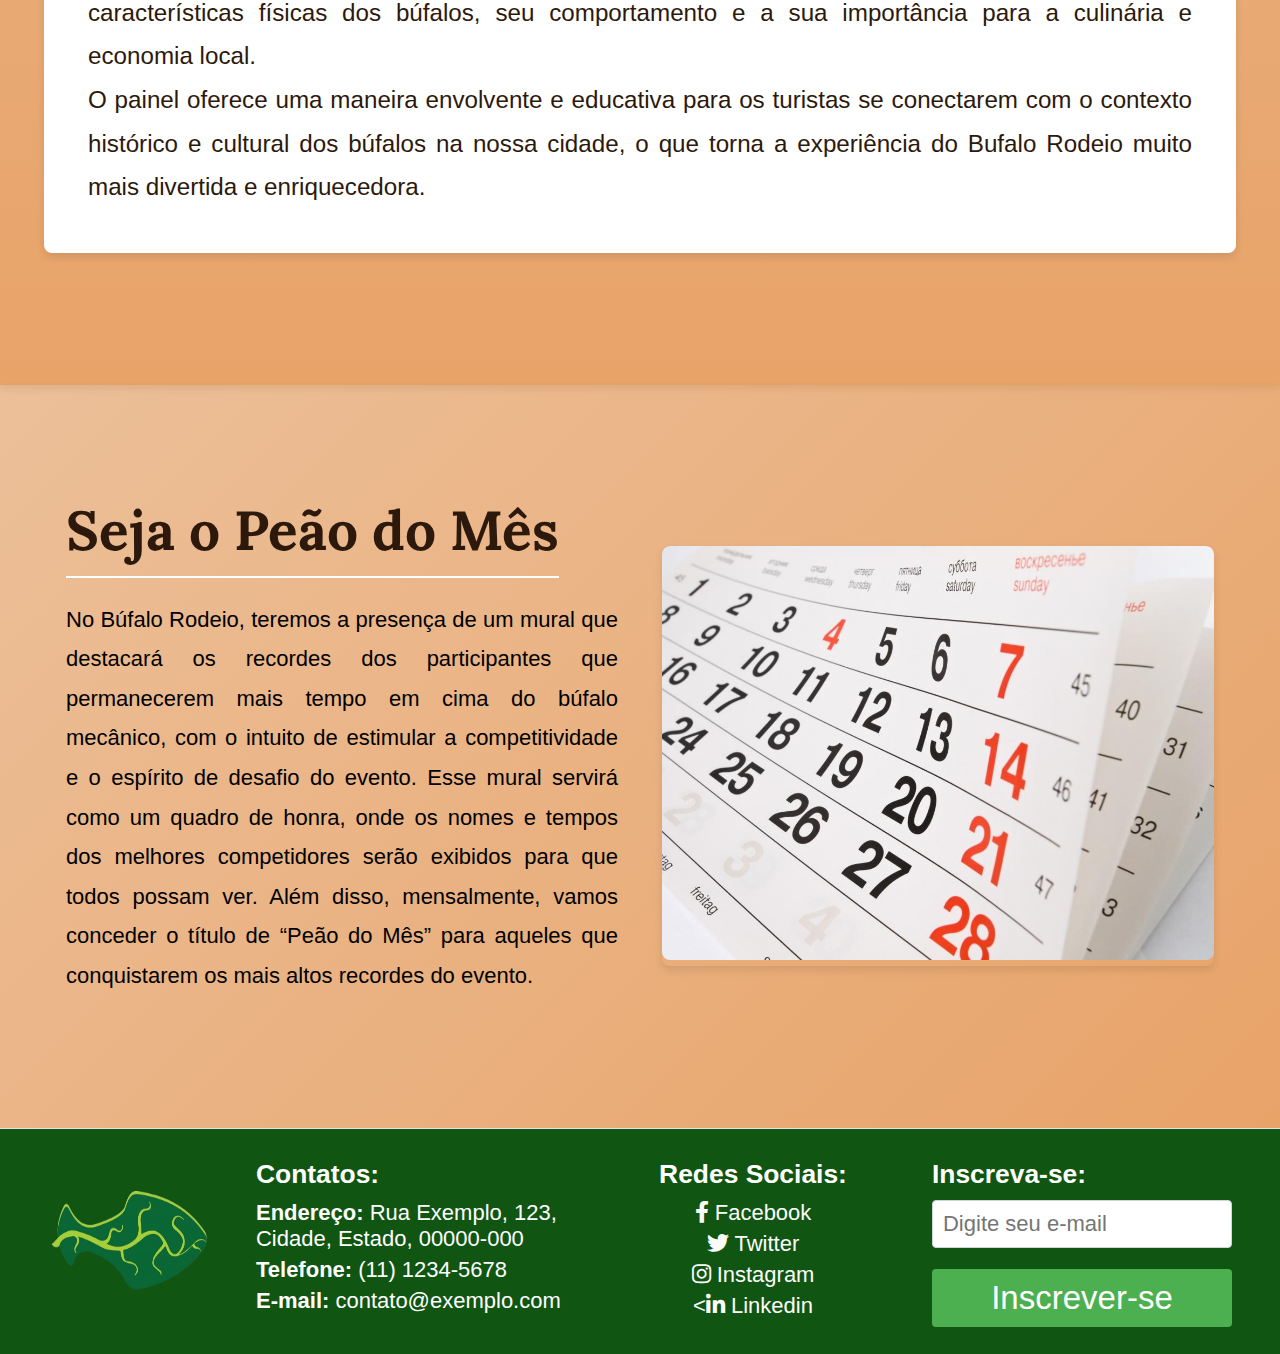
==== commit d8311a06: "correção nav" ====
--- a/bufalorodeio.html
+++ b/bufalorodeio.html
@@ -23,11 +23,11 @@
 
         <nav>
             <ul>
-                <li><a href="index.html#apa">Início</a></li>
-                <li><a href="index.html#links">Eventos</a></li>
-                <li><a href="index.html#us">Sobre nós</a></li>
-                <li><a href="index.html#evidency">Depoimentos</a></li>
-                <li><a href="index.html#contacts">Contatos</a></li>
+                <li><a href="#apa">Início</a></li>
+                <li><a href="#us">Sobre nós</a></li>
+                <li><a href="#links">Eventos</a></li>
+                <li><a href="#evidency">Depoimentos</a></li>
+                <li><a href="#contacts">Contatos</a></li>
             </ul>
         </nav>
     </header>
--- a/estilos/style.css
+++ b/estilos/style.css
@@ -187,12 +187,6 @@
     font-size: 1.1em;
 }
 
-.project {
-    width: 80%;
-    margin: 0px auto;
-    padding: 20px;
-}
-
 .feature {
     padding: 20px;
     /* margin: 100px 0px;
@@ -209,13 +203,13 @@
     color: #FFF;
     padding: 30px 60px;
     margin-bottom: 200px;
-    height: 85vh;
+    height: 90vh;
     display: flex;
     flex-direction: column-reverse;
     flex-wrap: wrap;
     align-content: center;
-    justify-content: space-around;
-    align-items: center;
+    justify-content: space-between;
+    align-items: flex-start;
     text-align: center;
     border-top: 3px solid rgba(0, 0, 0, 0.5);
     box-shadow: inset 0px 0px 10px rgba(0, 0, 0, 0.308);
@@ -238,54 +232,49 @@
 }
 
 section#links p {
-    width: 50%;
+    width: 45%;
     text-align: justify;
     font-weight: bold;
     margin-bottom: 20px;
+    padding: 20px;
+    margin-left: 720px;
 }
 
 section#links div.eventoImagem{
     position: absolute;
-    top: 50%;
+    top: 40%;
+    left: 40%;
     transform: translateY(-50%);
-    background-color: #FFF;
-    width: 350px;
-    height: 250px;
+    background-image: url('../imagens/apa-foto-barco.jpg');
+    background-repeat: no-repeat;
+    background-size: cover; 
+    width: 900px;
+    height: 600px;
     border-radius: 4px;
     z-index: 2;
-}
-
-section#links div.eventoImagem img {
-    position: absolute;
-    top: 0px;
-    left: 0px;
-    max-width: 100%;
-    max-height: 100%;
-    height: 250px;
-    border-radius: 4px;
-    object-fit: cover;
-    transition: opacity 1s ease-in-out;
-    opacity: 0;
-}
-
-section#links div.eventoImagem img.ativo {
+    
+}
+.imgEvento {
+    width: 900px; 
+    height: 600px; 
+    border-radius: 4px; 
+    opacity: 0; 
+    transition: opacity 0.5s ease-in-out; 
+}
+
+.imgEvento.show {
     opacity: 1;
 }
 
-section#links div#iesquerda {
-    left: 0;
-    margin-left: 30px;
-}
-
 section#links div#idireita {
-    right: 0;
     margin-right: 30px;
 }
 
 section#links div.eventoBotao {
     display: flex;
     flex-direction: column;
-    margin-top: 50px;
+    margin: auto 0px;
+    margin-left: 100px;
     z-index: 2;
 }
 
@@ -294,7 +283,7 @@
     text-decoration: none;
     width: 200px;
     background-color: #E53935;
-    padding: 10px 20px;
+    padding: 25px 20px;
     margin: 15px;
     border-radius: 5px;
     box-shadow: 0px 4px 6px rgba(0, 0, 0, 0.3);
@@ -315,7 +304,7 @@
     flex-direction: column;
     align-items: stretch;
     gap: 60px;
-    height: 2000px;
+    height: 2150px;
     text-align: justify;
     box-shadow: none;
 }
@@ -345,6 +334,10 @@
 
 section#us div#greenRow {
     background-color: #388E3C;
+}
+
+section#us div#greenRow .imagetext {
+    margin-left: 15px;
 }
 
 section#us h2 {
